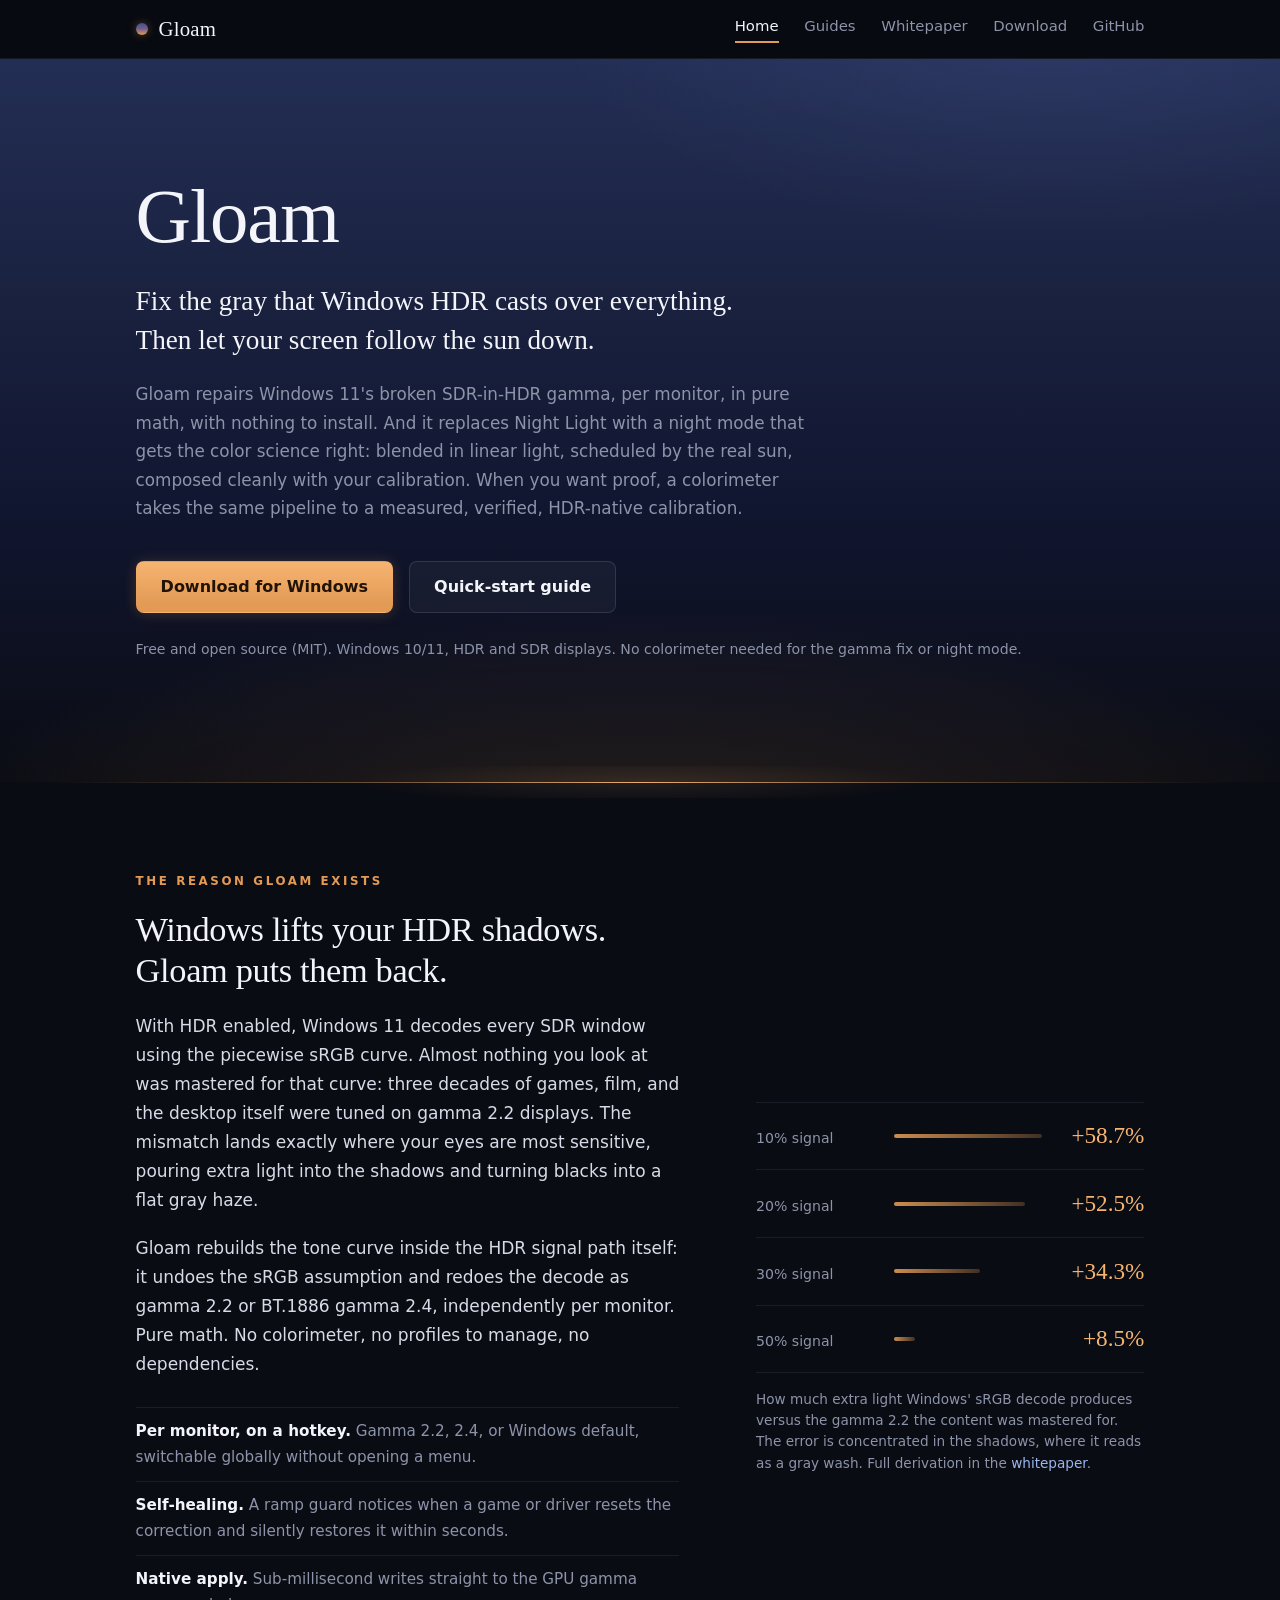
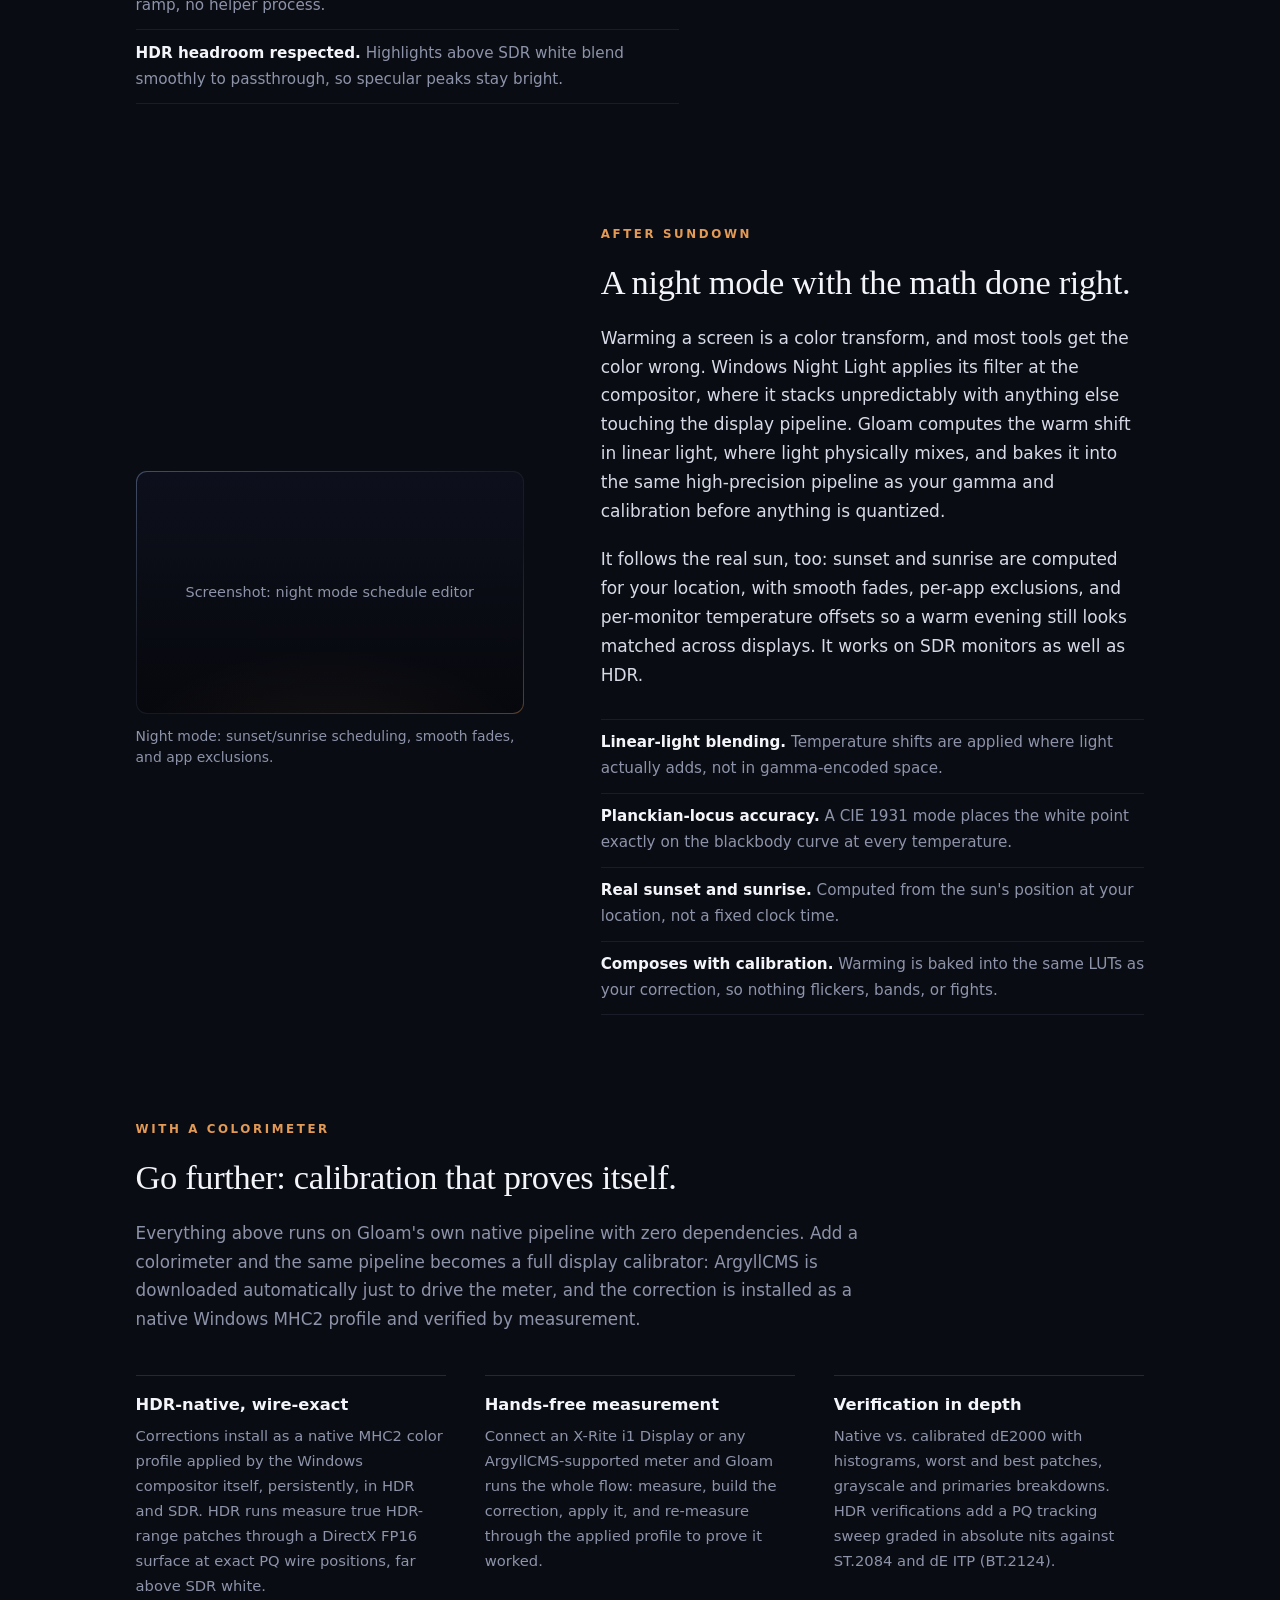
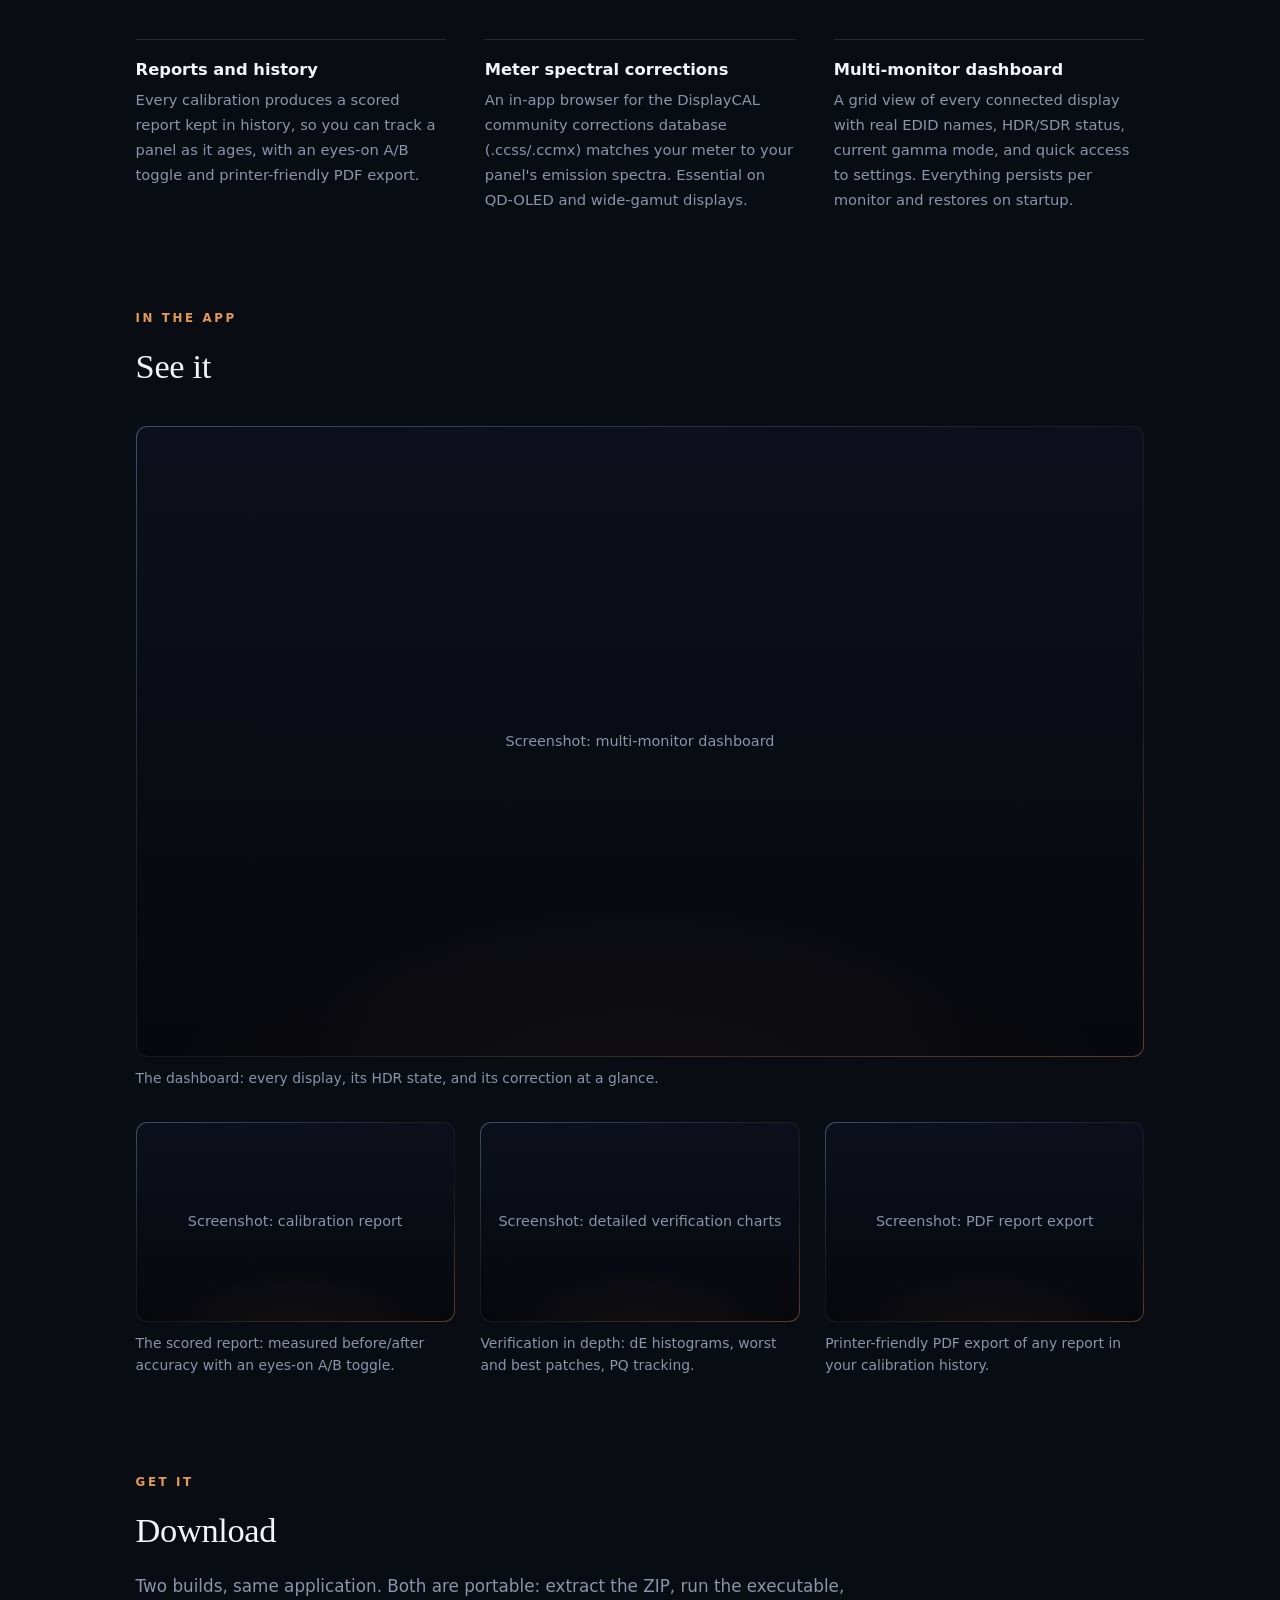
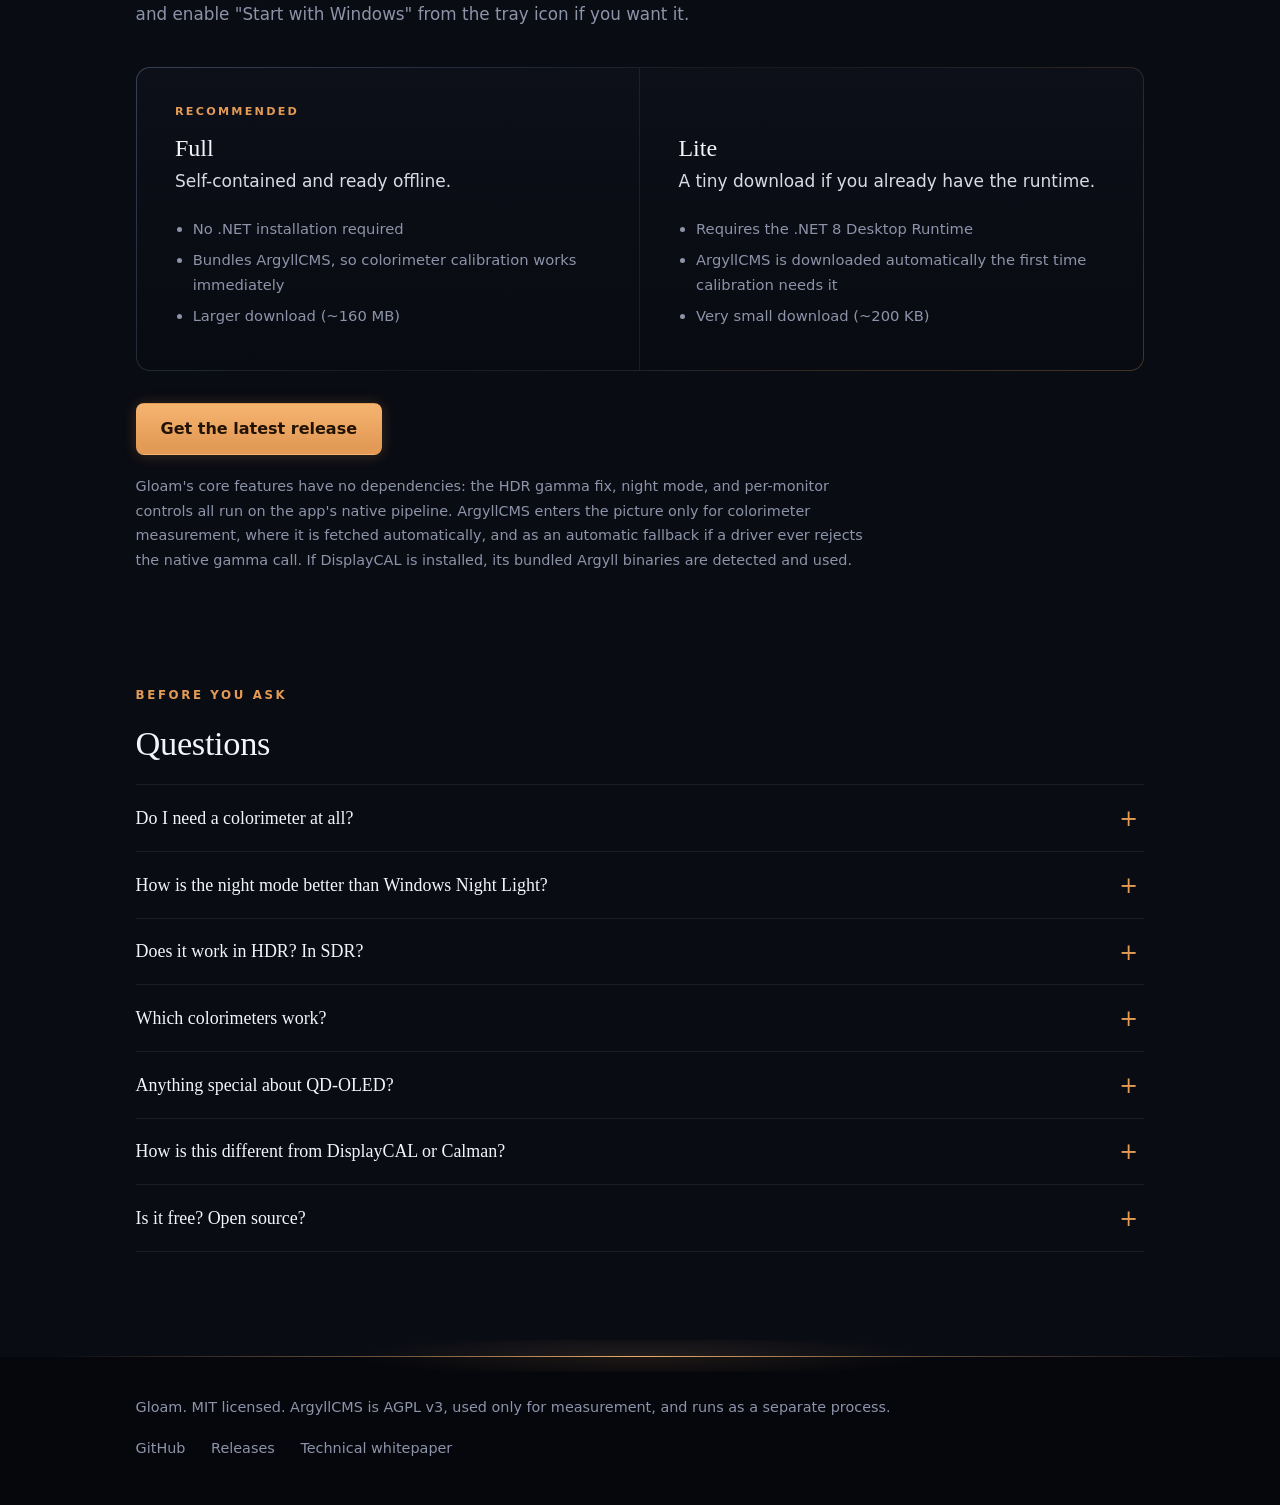
==== site/index.html @ 3cd08fbb "feat(site,tray): Editorial site redesign; startup and refresh tray items stay open Site rebuilt as a" ====
<!DOCTYPE html>
<html lang="en">
<head>
  <meta charset="UTF-8">
  <meta name="viewport" content="width=device-width, initial-scale=1.0">
  <title>Gloam - Fix Windows 11 HDR gamma, and a night mode done right</title>
  <meta name="description" content="Gloam fixes Windows 11's washed-out SDR-in-HDR gamma and replaces Night Light with a perceptually correct, sun-scheduled night mode. Native pipeline, no dependencies, with optional colorimeter calibration on top.">
  <link rel="stylesheet" href="style.css">
</head>
<body>

  <header class="site-header">
    <div class="wrap">
      <a class="brand" href="index.html"><span class="brand-dot" aria-hidden="true"></span>Gloam</a>
      <nav class="site-nav" aria-label="Site">
        <a href="index.html" aria-current="page">Home</a>
        <a href="guides.html">Guides</a>
        <a href="whitepaper.html">Whitepaper</a>
        <a href="index.html#download">Download</a>
        <a href="https://github.com/davidtorcivia/gloam">GitHub</a>
      </nav>
    </div>
  </header>

  <main>

    <!-- ============ Hero ============ -->
    <div class="hero">
      <div class="wrap">
        <h1>Gloam</h1>
        <p class="tagline">Fix the gray that Windows HDR casts over everything. Then let your screen follow the sun down.</p>
        <p class="sub">
          Gloam repairs Windows 11's broken SDR-in-HDR gamma, per monitor, in pure math, with
          nothing to install. And it replaces Night Light with a night mode that gets the color
          science right: blended in linear light, scheduled by the real sun, composed cleanly
          with your calibration. When you want proof, a colorimeter takes the same pipeline to a
          measured, verified, HDR-native calibration.
        </p>
        <div class="hero-actions">
          <a class="btn btn-primary" href="https://github.com/davidtorcivia/gloam/releases/latest">Download for Windows</a>
          <a class="btn btn-secondary" href="guides.html">Quick-start guide</a>
        </div>
        <p class="hero-meta">Free and open source (MIT). Windows 10/11, HDR and SDR displays. No colorimeter needed for the gamma fix or night mode.</p>
      </div>
    </div>

    <div class="horizon" aria-hidden="true"></div>

    <!-- ============ Hero feature 1: the HDR gamma fix ============ -->
    <section class="feature" id="hdr-fix">
      <div class="wrap">
        <div class="feature-copy">
          <span class="kicker">The reason Gloam exists</span>
          <h2>Windows lifts your HDR shadows. Gloam puts them back.</h2>
          <p>
            With HDR enabled, Windows 11 decodes every SDR window using the piecewise sRGB curve.
            Almost nothing you look at was mastered for that curve: three decades of games, film,
            and the desktop itself were tuned on gamma 2.2 displays. The mismatch lands exactly
            where your eyes are most sensitive, pouring extra light into the shadows and turning
            blacks into a flat gray haze.
          </p>
          <p>
            Gloam rebuilds the tone curve inside the HDR signal path itself: it undoes the sRGB
            assumption and redoes the decode as gamma 2.2 or BT.1886 gamma 2.4, independently per
            monitor. Pure math. No colorimeter, no profiles to manage, no dependencies.
          </p>
          <ul class="fact-list">
            <li><strong>Per monitor, on a hotkey.</strong> Gamma 2.2, 2.4, or Windows default, switchable globally without opening a menu.</li>
            <li><strong>Self-healing.</strong> A ramp guard notices when a game or driver resets the correction and silently restores it within seconds.</li>
            <li><strong>Native apply.</strong> Sub-millisecond writes straight to the GPU gamma ramp, no helper process.</li>
            <li><strong>HDR headroom respected.</strong> Highlights above SDR white blend smoothly to passthrough, so specular peaks stay bright.</li>
          </ul>
        </div>
        <div class="feature-visual">
          <figure class="curve-stats">
            <dl>
              <div class="stat-row">
                <dt>10% signal</dt>
                <span class="bar" style="--w: 100%" aria-hidden="true"></span>
                <dd>+58.7%</dd>
              </div>
              <div class="stat-row">
                <dt>20% signal</dt>
                <span class="bar" style="--w: 89%" aria-hidden="true"></span>
                <dd>+52.5%</dd>
              </div>
              <div class="stat-row">
                <dt>30% signal</dt>
                <span class="bar" style="--w: 58%" aria-hidden="true"></span>
                <dd>+34.3%</dd>
              </div>
              <div class="stat-row">
                <dt>50% signal</dt>
                <span class="bar" style="--w: 14%" aria-hidden="true"></span>
                <dd>+8.5%</dd>
              </div>
            </dl>
            <figcaption>
              How much extra light Windows' sRGB decode produces versus the gamma 2.2 the content
              was mastered for. The error is concentrated in the shadows, where it reads as a gray
              wash. Full derivation in the <a href="whitepaper.html#s2-4">whitepaper</a>.
            </figcaption>
          </figure>
        </div>
      </div>
    </section>

    <!-- ============ Hero feature 2: night mode ============ -->
    <section class="feature flip" id="night-mode">
      <div class="wrap">
        <div class="feature-copy">
          <span class="kicker">After sundown</span>
          <h2>A night mode with the math done right.</h2>
          <p>
            Warming a screen is a color transform, and most tools get the color wrong. Windows
            Night Light applies its filter at the compositor, where it stacks unpredictably with
            anything else touching the display pipeline. Gloam computes the warm shift in linear
            light, where light physically mixes, and bakes it into the same high-precision
            pipeline as your gamma and calibration before anything is quantized.
          </p>
          <p>
            It follows the real sun, too: sunset and sunrise are computed for your location, with
            smooth fades, per-app exclusions, and per-monitor temperature offsets so a warm
            evening still looks matched across displays. It works on SDR monitors as well as HDR.
          </p>
          <ul class="fact-list">
            <li><strong>Linear-light blending.</strong> Temperature shifts are applied where light actually adds, not in gamma-encoded space.</li>
            <li><strong>Planckian-locus accuracy.</strong> A CIE 1931 mode places the white point exactly on the blackbody curve at every temperature.</li>
            <li><strong>Real sunset and sunrise.</strong> Computed from the sun's position at your location, not a fixed clock time.</li>
            <li><strong>Composes with calibration.</strong> Warming is baked into the same LUTs as your correction, so nothing flickers, bands, or fights.</li>
          </ul>
        </div>
        <div class="feature-visual">
          <!-- TODO: Drop in screenshot of the night mode schedule editor
               (assets/screenshots/night-mode-schedule.png). Show the
               sunset/sunrise schedule, fade duration, and app exclusion list. -->
          <figure>
            <div class="frame">
              <div class="shot-placeholder" role="img" aria-label="Screenshot placeholder: the night mode schedule editor with sunset and sunrise times and app exclusions">
                Screenshot: night mode schedule editor
              </div>
            </div>
            <figcaption>Night mode: sunset/sunrise scheduling, smooth fades, and app exclusions.</figcaption>
          </figure>
        </div>
      </div>
    </section>

    <!-- ============ Secondary features: calibration and tooling ============ -->
    <section id="calibration">
      <div class="wrap">
        <span class="kicker">With a colorimeter</span>
        <h2 style="margin-top: 0;">Go further: calibration that proves itself.</h2>
        <p class="section-lede">
          Everything above runs on Gloam's own native pipeline with zero dependencies. Add a
          colorimeter and the same pipeline becomes a full display calibrator: ArgyllCMS is
          downloaded automatically just to drive the meter, and the correction is installed as a
          native Windows MHC2 profile and verified by measurement.
        </p>

        <div class="more-grid">
          <div class="more">
            <h3>HDR-native, wire-exact</h3>
            <p>Corrections install as a native MHC2 color profile applied by the Windows compositor
            itself, persistently, in HDR and SDR. HDR runs measure true HDR-range patches through a
            DirectX FP16 surface at exact PQ wire positions, far above SDR white.</p>
          </div>

          <div class="more">
            <h3>Hands-free measurement</h3>
            <p>Connect an X-Rite i1 Display or any ArgyllCMS-supported meter and Gloam runs the
            whole flow: measure, build the correction, apply it, and re-measure through the applied
            profile to prove it worked.</p>
          </div>

          <div class="more">
            <h3>Verification in depth</h3>
            <p>Native vs. calibrated dE2000 with histograms, worst and best patches, grayscale and
            primaries breakdowns. HDR verifications add a PQ tracking sweep graded in absolute nits
            against ST.2084 and dE ITP (BT.2124).</p>
          </div>

          <div class="more">
            <h3>Reports and history</h3>
            <p>Every calibration produces a scored report kept in history, so you can track a panel
            as it ages, with an eyes-on A/B toggle and printer-friendly PDF export.</p>
          </div>

          <div class="more">
            <h3>Meter spectral corrections</h3>
            <p>An in-app browser for the DisplayCAL community corrections database (.ccss/.ccmx)
            matches your meter to your panel's emission spectra. Essential on QD-OLED and
            wide-gamut displays.</p>
          </div>

          <div class="more">
            <h3>Multi-monitor dashboard</h3>
            <p>A grid view of every connected display with real EDID names, HDR/SDR status, current
            gamma mode, and quick access to settings. Everything persists per monitor and restores
            on startup.</p>
          </div>
        </div>
      </div>
    </section>

    <!-- ============ Screenshots ============ -->
    <section id="screenshots">
      <div class="wrap">
        <span class="kicker">In the app</span>
        <h2 style="margin-top: 0;">See it</h2>
        <div class="shots">

          <!-- TODO: Drop in screenshot of the multi-monitor dashboard
               (assets/screenshots/dashboard.png). Show 2+ monitors with real
               names, HDR/SDR badges, and gamma mode selectors visible. -->
          <figure class="shot-wide">
            <div class="frame">
              <div class="shot-placeholder" role="img" aria-label="Screenshot placeholder: the multi-monitor dashboard showing connected displays with HDR status and gamma controls">
                Screenshot: multi-monitor dashboard
              </div>
            </div>
            <figcaption>The dashboard: every display, its HDR state, and its correction at a glance.</figcaption>
          </figure>

          <!-- TODO: Drop in screenshot of a completed calibration report
               (assets/screenshots/calibration-report.png). Show the grade,
               before/after dE2000 numbers, and the A/B toggle button. -->
          <figure>
            <div class="frame">
              <div class="shot-placeholder" role="img" aria-label="Screenshot placeholder: a scored calibration report with before and after dE2000 accuracy and an A/B toggle">
                Screenshot: calibration report
              </div>
            </div>
            <figcaption>The scored report: measured before/after accuracy with an eyes-on A/B toggle.</figcaption>
          </figure>

          <!-- TODO: Drop in screenshot of the detailed verification view
               (assets/screenshots/verification-charts.png). Show dE histograms,
               worst/best patches, and the PQ tracking sweep chart if available. -->
          <figure>
            <div class="frame">
              <div class="shot-placeholder" role="img" aria-label="Screenshot placeholder: detailed verification charts with dE histograms and worst and best patches">
                Screenshot: detailed verification charts
              </div>
            </div>
            <figcaption>Verification in depth: dE histograms, worst and best patches, PQ tracking.</figcaption>
          </figure>

          <!-- TODO: Drop in screenshot or render of the exported PDF report
               (assets/screenshots/pdf-report.png). Show the printer-friendly
               layout, ideally the first page with the grade and summary table. -->
          <figure>
            <div class="frame">
              <div class="shot-placeholder" role="img" aria-label="Screenshot placeholder: the printer-friendly PDF calibration report export">
                Screenshot: PDF report export
              </div>
            </div>
            <figcaption>Printer-friendly PDF export of any report in your calibration history.</figcaption>
          </figure>

        </div>
      </div>
    </section>

    <!-- ============ Download ============ -->
    <section id="download">
      <div class="wrap">
        <span class="kicker">Get it</span>
        <h2 style="margin-top: 0;">Download</h2>
        <p class="section-lede">
          Two builds, same application. Both are portable: extract the ZIP, run the executable,
          and enable "Start with Windows" from the tray icon if you want it.
        </p>

        <div class="download-panel">
          <div class="download-inner">
            <div class="download-col">
              <span class="badge">Recommended</span>
              <h3>Full</h3>
              <p>Self-contained and ready offline.</p>
              <ul>
                <li>No .NET installation required</li>
                <li>Bundles ArgyllCMS, so colorimeter calibration works immediately</li>
                <li>Larger download (~160 MB)</li>
              </ul>
            </div>
            <div class="download-col">
              <span class="badge badge-space" aria-hidden="true">Lite</span>
              <h3>Lite</h3>
              <p>A tiny download if you already have the runtime.</p>
              <ul>
                <li>Requires the .NET 8 Desktop Runtime</li>
                <li>ArgyllCMS is downloaded automatically the first time calibration needs it</li>
                <li>Very small download (~200 KB)</li>
              </ul>
            </div>
          </div>
        </div>

        <p>
          <a class="btn btn-primary" href="https://github.com/davidtorcivia/gloam/releases/latest">Get the latest release</a>
        </p>
        <p class="download-note">
          Gloam's core features have no dependencies: the HDR gamma fix, night mode, and
          per-monitor controls all run on the app's native pipeline. ArgyllCMS enters the picture
          only for colorimeter measurement, where it is fetched automatically, and as an automatic
          fallback if a driver ever rejects the native gamma call. If DisplayCAL is installed, its
          bundled Argyll binaries are detected and used.
        </p>
      </div>
    </section>

    <!-- ============ FAQ ============ -->
    <section id="faq">
      <div class="wrap faq">
        <span class="kicker">Before you ask</span>
        <h2 style="margin-top: 0;">Questions</h2>

        <details>
          <summary>Do I need a colorimeter at all?</summary>
          <div class="faq-body">
            <p>No. The core feature that brought most users here, fixing Windows 11's washed-out
            SDR-in-HDR shadows with proper gamma 2.2/2.4 decoding, is pure math and needs no
            hardware. Night mode, per-monitor white point trims, and the dashboard all work without
            a meter. A colorimeter is only required for measurement-based calibration and
            verification.</p>
          </div>
        </details>

        <details>
          <summary>How is the night mode better than Windows Night Light?</summary>
          <div class="faq-body">
            <p>Three ways. First, the color math: Gloam blends color temperature in linear light,
            where light physically mixes, and its accurate CIE 1931 mode keeps the white point
            exactly on the Planckian locus as the screen warms. Night Light is a compositor-level
            filter with none of that discipline.</p>
            <p>Second, composition: Night Light fights external gamma corrections for control of
            the pipeline. Gloam bakes the warm shift into the same high-precision LUTs as your
            gamma preference and calibration before quantization, so the result is band-free and
            conflict-free.</p>
            <p>Third, scheduling: sunset and sunrise are computed from the sun's actual position at
            your location, with configurable fades, per-app exclusions, and per-monitor temperature
            offsets. Disable Night Light, let Gloam own the pipeline, and the war is over.</p>
          </div>
        </details>

        <details>
          <summary>Does it work in HDR? In SDR?</summary>
          <div class="faq-body">
            <p>Both. HDR is the reason Gloam exists: the gamma fix operates inside the HDR signal
            path, and colorimeter corrections install as a native MHC2 profile that the Windows
            compositor applies persistently, including with HDR enabled. HDR calibrations measure
            true HDR-range patches at exact PQ wire positions instead of guessing how Windows maps
            SDR content onto the wire.</p>
            <p>SDR displays are fully supported as well, including gamma control, night mode, and
            full colorimeter calibration.</p>
          </div>
        </details>

        <details>
          <summary>Which colorimeters work?</summary>
          <div class="faq-body">
            <p>Any meter supported by ArgyllCMS, which Gloam downloads automatically and runs as a
            separate process for the measurement step. The X-Rite i1 Display family (i1 Display
            Pro, i1 Display Studio, and the Calibrite successors) is the well-trodden path.
            Spectrophotometers supported by Argyll work too.</p>
            <p>Whatever the meter, use a spectral correction matched to your panel type. Gloam's
            built-in browser searches the DisplayCAL community corrections database and downloads
            .ccss/.ccmx files directly. On QD-OLED and wide-gamut panels this is not optional:
            generic corrections can misplace the white point by several dE.</p>
          </div>
        </details>

        <details>
          <summary>Anything special about QD-OLED?</summary>
          <div class="faq-body">
            <p>Two things. First, QD-OLED emission spectra are a pathological case for generic
            colorimeter corrections; use a QD-OLED .ccss from the in-app corrections browser or
            your readings will faithfully reproduce your meter's misplaced D65.</p>
            <p>Second, if your panel already measures close to target natively (many QD-OLEDs do),
            prefer the white-point-only correction mode, which Gloam auto-suggests for OLED. Full
            gamut correction cannot improve what is already inside measurement noise, and
            verification will reliably come back worse if you try. Warm the panel up before
            measuring.</p>
          </div>
        </details>

        <details>
          <summary>How is this different from DisplayCAL or Calman?</summary>
          <div class="faq-body">
            <p>Honestly: for SDR desktop calibration, DisplayCAL is mature, excellent, and more
            configurable, and Calman is the professional standard for TV and mastering workflows.
            If that is your use case, use them.</p>
            <p>Gloam's differentiator is the HDR-native pipeline on Windows 11. Traditional tools
            apply corrections through the GPU gamma ramp (VCGT) and ICC profiles that the Windows
            Advanced Color compositor largely ignores or resets when HDR is on. Gloam builds a
            properly domain-wrapped MHC2 matrix plus PQ-domain tone LUTs, installs them through the
            Advanced Color association the HDR pipeline actually reads, and verifies the result by
            measuring through the applied profile, including a PQ tracking sweep in absolute nits.
            It also stays resident to keep gamma preference, night mode, and the calibration
            composing cleanly instead of fighting each other.</p>
          </div>
        </details>

        <details>
          <summary>Is it free? Open source?</summary>
          <div class="faq-body">
            <p>Yes and yes. Gloam is MIT licensed and the source is on
            <a href="https://github.com/davidtorcivia/gloam">GitHub</a>. ArgyllCMS, which Gloam
            invokes as a separate process for measurement, is AGPL v3; Gloam does not link
            against it.</p>
          </div>
        </details>

      </div>
    </section>

  </main>

  <div class="horizon" aria-hidden="true"></div>

  <footer class="site-footer">
    <div class="wrap">
      <span>Gloam. MIT licensed. ArgyllCMS is AGPL v3, used only for measurement, and runs as a separate process.</span>
      <span class="footer-links">
        <a href="https://github.com/davidtorcivia/gloam">GitHub</a>
        <a href="https://github.com/davidtorcivia/gloam/releases/latest">Releases</a>
        <a href="whitepaper.html">Technical whitepaper</a>
      </span>
    </div>
  </footer>

</body>
</html>
---- site/style.css ----
/* Gloam site stylesheet
   Twilight editorial design. No frameworks, no build step, no external fonts.

   Identity:
     - One gradient sky moment (the hero), echoed by thin amber "horizon"
       hairlines elsewhere. Everything else is deep, quiet near-black.
     - Display type is a characterful system serif (Palatino / Iowan Old
       Style / Georgia); body is the system sans.
     - No left-border accent stripes anywhere. Callouts use top/bottom
       hairline rules with a small-caps label instead.

   Palette:
     deep ground   #0a0c13  (near-black, blue cast)
     deeper        #06070c
     dusk sky      #232e55 -> #10152a  (hero gradient only)
     text          #d8dbe7 / bright #f4f5fa / muted #8d93a9
     dusk link     #9db7ee
     horizon amber #e29a55 / #f6b471
*/

:root {
  --bg: #0a0c13;
  --bg-deep: #06070c;
  --bg-raised: #10121c;
  --hairline: rgba(160, 172, 210, 0.18);
  --hairline-soft: rgba(160, 172, 210, 0.10);
  --text: #d8dbe7;
  --text-bright: #f4f5fa;
  --text-muted: #8d93a9;
  --link: #9db7ee;
  --link-bright: #c4d4f6;
  --amber: #e29a55;
  --amber-bright: #f6b471;
  --serif: "Iowan Old Style", "Palatino Linotype", Palatino, Georgia, "Times New Roman", serif;
  --sans: "Segoe UI Variable Text", "Segoe UI", system-ui, -apple-system, "Helvetica Neue", Arial, sans-serif;
  --mono: ui-monospace, "Cascadia Code", Consolas, "SF Mono", Menlo, monospace;
  --radius: 10px;
  --content-width: 1060px;
  --narrow-width: 720px;
}

* { box-sizing: border-box; }

html {
  scroll-behavior: smooth;
  scroll-padding-top: 4.5rem;
}

body {
  margin: 0;
  background: var(--bg);
  color: var(--text);
  font-family: var(--sans);
  font-size: 1.0625rem;
  line-height: 1.7;
  -webkit-font-smoothing: antialiased;
  text-rendering: optimizeLegibility;
}

::selection {
  background: rgba(226, 154, 85, 0.28);
  color: var(--text-bright);
}

:focus-visible {
  outline: 2px solid var(--amber);
  outline-offset: 2px;
  border-radius: 2px;
}

/* ---------- Typography ---------- */

h1, h2, h3, h4 {
  color: var(--text-bright);
  line-height: 1.2;
  margin: 2.4em 0 0.6em;
}

h1, h2 {
  font-family: var(--serif);
  font-weight: 500;
  letter-spacing: -0.01em;
}

h1 { font-size: 2.6rem; margin-top: 0; }
h2 { font-size: clamp(1.65rem, 3.2vw, 2.15rem); }
h3 { font-size: 1.18rem; font-weight: 650; }
h4 { font-size: 1.02rem; font-weight: 650; }

p { margin: 0 0 1.15em; }

a {
  color: var(--link);
  text-decoration: none;
}

a:hover,
a:focus-visible {
  color: var(--link-bright);
  text-decoration: underline;
  text-underline-offset: 3px;
  text-decoration-thickness: 1px;
}

strong { color: var(--text-bright); font-weight: 650; }

ul, ol { padding-left: 1.4em; }
li { margin-bottom: 0.4em; }

hr {
  border: none;
  border-top: 1px solid var(--hairline-soft);
  margin: 3rem 0;
}

.kicker {
  display: block;
  font-family: var(--sans);
  font-size: 0.74rem;
  font-weight: 650;
  letter-spacing: 0.22em;
  text-transform: uppercase;
  color: var(--amber);
  margin-bottom: 1.1rem;
}

code {
  font-family: var(--mono);
  font-size: 0.86em;
  background: var(--bg-raised);
  border: 1px solid var(--hairline-soft);
  border-radius: 4px;
  padding: 0.1em 0.35em;
  color: var(--text-bright);
}

pre {
  background: var(--bg-deep);
  border: 1px solid var(--hairline-soft);
  border-radius: var(--radius);
  padding: 1.1rem 1.3rem;
  overflow-x: auto;
  line-height: 1.55;
  margin: 1.6em 0;
}

pre code {
  background: none;
  border: none;
  padding: 0;
  font-size: 0.85rem;
  color: var(--text);
}

kbd {
  font-family: var(--mono);
  font-size: 0.82em;
  background: var(--bg-deep);
  border: 1px solid var(--hairline);
  border-bottom-width: 2px;
  border-radius: 4px;
  padding: 0.1em 0.45em;
  color: var(--text-bright);
  white-space: nowrap;
}

/* Quiet editorial tables: horizontal hairlines only, no fills, no grids. */
table {
  border-collapse: collapse;
  margin: 1.8em 0;
  font-size: 0.94rem;
  font-variant-numeric: tabular-nums;
}

th {
  font-family: var(--sans);
  font-size: 0.72rem;
  font-weight: 650;
  letter-spacing: 0.14em;
  text-transform: uppercase;
  color: var(--text-muted);
  text-align: left;
  padding: 0.5em 2em 0.5em 0;
  border-bottom: 1px solid var(--hairline);
}

td {
  padding: 0.55em 2em 0.55em 0;
  border-bottom: 1px solid var(--hairline-soft);
  text-align: left;
}

th:last-child, td:last-child { padding-right: 0; }

/* Epigraph / quotations: centered serif italic, no border, no fill. */
blockquote {
  margin: 3rem auto;
  max-width: 32em;
  padding: 0;
  border: none;
  text-align: center;
  font-family: var(--serif);
  font-style: italic;
  font-size: 1.18rem;
  line-height: 1.65;
  color: var(--text-muted);
}

/* ---------- Layout ---------- */

.wrap {
  max-width: var(--content-width);
  margin: 0 auto;
  padding: 0 1.6rem;
}

.wrap-narrow {
  max-width: var(--narrow-width);
  margin: 0 auto;
  padding: 0 1.6rem;
}

main { padding-bottom: 5rem; }

section { padding: 4.5rem 0 1.5rem; }

.section-lede {
  color: var(--text-muted);
  font-size: 1.05rem;
  max-width: 44em;
  margin-top: 0;
}

/* The horizon motif: a thin amber line glowing at its center,
   used once under the hero and once above the footer. */
.horizon {
  position: relative;
  height: 1px;
  background: linear-gradient(90deg,
    transparent 4%,
    rgba(246, 180, 113, 0.45) 32%,
    rgba(246, 180, 113, 0.95) 50%,
    rgba(246, 180, 113, 0.45) 68%,
    transparent 96%);
}

.horizon::after {
  content: "";
  position: absolute;
  left: 18%;
  right: 18%;
  top: -16px;
  height: 32px;
  background: radial-gradient(50% 100% at 50% 50%, rgba(246, 180, 113, 0.10), transparent 70%);
  pointer-events: none;
}

/* ---------- Header / nav ---------- */

.site-header {
  position: sticky;
  top: 0;
  z-index: 10;
  background: rgba(8, 10, 17, 0.82);
  backdrop-filter: blur(10px);
  border-bottom: 1px solid var(--hairline-soft);
}

.site-header .wrap {
  display: flex;
  align-items: center;
  justify-content: space-between;
  gap: 1rem;
  height: 3.6rem;
}

.brand {
  font-family: var(--serif);
  font-size: 1.3rem;
  font-weight: 500;
  letter-spacing: 0.01em;
  color: var(--text-bright);
  display: inline-flex;
  align-items: center;
}

.brand:hover { text-decoration: none; color: var(--text-bright); }

/* A small setting sun: dusk blue above, amber below. */
.brand .brand-dot {
  display: inline-block;
  width: 0.6em;
  height: 0.6em;
  margin-right: 0.5em;
  border-radius: 50%;
  background: linear-gradient(180deg, #41538f 0%, #6d5c8e 45%, #e29a55 100%);
  box-shadow: 0 0 10px rgba(226, 154, 85, 0.35);
}

.site-nav {
  display: flex;
  gap: 1.6rem;
  font-size: 0.93rem;
}

.site-nav a { color: var(--text-muted); }

.site-nav a:hover {
  color: var(--text-bright);
  text-decoration: none;
}

.site-nav a[aria-current="page"] {
  color: var(--text-bright);
  border-bottom: 2px solid var(--amber);
  padding-bottom: 2px;
}

/* ---------- Hero: the one gradient sky moment ---------- */

.hero {
  position: relative;
  padding: 7rem 0 6.5rem;
  background:
    radial-gradient(110% 75% at 50% 118%, rgba(226, 154, 85, 0.17), transparent 56%),
    radial-gradient(60% 50% at 82% -8%, rgba(125, 150, 230, 0.12), transparent 65%),
    linear-gradient(180deg, #232e55 0%, #1a2240 32%, #111630 62%, #0a0c13 100%);
}

.hero h1 {
  font-size: clamp(3.2rem, 8vw, 4.8rem);
  font-weight: 500;
  letter-spacing: -0.015em;
  margin-bottom: 1.2rem;
}

.hero .tagline {
  font-family: var(--serif);
  font-size: clamp(1.3rem, 3vw, 1.7rem);
  line-height: 1.45;
  color: var(--text-bright);
  max-width: 24em;
  margin-bottom: 1.2rem;
}

.hero .sub {
  color: var(--text-muted);
  font-size: 1.05rem;
  max-width: 41em;
  margin-bottom: 2.4rem;
}

.hero-actions {
  display: flex;
  flex-wrap: wrap;
  gap: 1rem;
  align-items: center;
}

.hero-meta {
  margin-top: 1.6rem;
  font-size: 0.88rem;
  color: var(--text-muted);
}

/* ---------- Buttons ---------- */

.btn {
  display: inline-block;
  padding: 0.7rem 1.5rem;
  border-radius: 8px;
  font-weight: 650;
  font-size: 1rem;
  border: 1px solid transparent;
  cursor: pointer;
}

.btn:hover { text-decoration: none; }

.btn-primary {
  background: linear-gradient(180deg, var(--amber-bright), var(--amber) 85%);
  color: #221306;
  box-shadow: 0 1px 14px rgba(226, 154, 85, 0.22);
}

.btn-primary:hover {
  background: linear-gradient(180deg, #ffc384, #eda763 85%);
  color: #221306;
}

.btn-secondary {
  background: rgba(244, 245, 250, 0.04);
  color: var(--text-bright);
  border-color: var(--hairline);
}

.btn-secondary:hover {
  border-color: var(--text-muted);
  color: var(--text-bright);
}

/* ---------- Hero features: alternating asymmetric sections ---------- */

.feature { padding: 5.5rem 0 2rem; }

.feature .wrap {
  display: grid;
  grid-template-columns: minmax(0, 7fr) minmax(0, 5fr);
  gap: clamp(2.5rem, 6vw, 5.5rem);
  align-items: center;
}

.feature.flip .wrap {
  grid-template-columns: minmax(0, 5fr) minmax(0, 7fr);
}

.feature.flip .feature-copy { order: 2; }
.feature.flip .feature-visual { order: 1; }

.feature h2 { margin-top: 0; }

.feature .feature-copy p { color: var(--text); }

.fact-list {
  list-style: none;
  padding: 0;
  margin: 1.8rem 0 0;
  font-size: 0.95rem;
}

.fact-list li {
  margin: 0;
  padding: 0.7em 0;
  border-top: 1px solid var(--hairline-soft);
  color: var(--text-muted);
}

.fact-list li:last-child { border-bottom: 1px solid var(--hairline-soft); }

.fact-list strong { color: var(--text-bright); }

/* The shadow-error stat block (feature 1 visual). */
.curve-stats {
  margin: 0;
  padding: 0;
}

.curve-stats dl { margin: 0; }

.curve-stats .stat-row {
  display: grid;
  grid-template-columns: 7em 1fr auto;
  align-items: baseline;
  gap: 1.2rem;
  padding: 0.85rem 0;
  border-top: 1px solid var(--hairline-soft);
}

.curve-stats .stat-row:last-of-type { border-bottom: 1px solid var(--hairline-soft); }

.curve-stats dt {
  font-size: 0.88rem;
  color: var(--text-muted);
  font-variant-numeric: tabular-nums;
}

.curve-stats .bar {
  display: block;
  height: 4px;
  width: var(--w, 50%);
  border-radius: 2px;
  background: linear-gradient(90deg, rgba(226, 154, 85, 0.9), rgba(226, 154, 85, 0.25));
  align-self: center;
}

.curve-stats dd {
  margin: 0;
  font-family: var(--serif);
  font-size: 1.45rem;
  color: var(--amber-bright);
  font-variant-numeric: tabular-nums;
  text-align: right;
  min-width: 3.6em;
}

.curve-stats figcaption {
  margin-top: 1rem;
  font-size: 0.85rem;
  color: var(--text-muted);
  line-height: 1.55;
}

/* ---------- Secondary features: compact borderless grid ---------- */

.more-grid {
  display: grid;
  grid-template-columns: repeat(3, 1fr);
  gap: 2.6rem 2.4rem;
  margin-top: 2.6rem;
}

.more {
  border-top: 1px solid var(--hairline);
  padding-top: 1.2rem;
}

.more h3 {
  margin: 0 0 0.5rem;
  font-size: 1.02rem;
}

.more p {
  margin: 0;
  font-size: 0.92rem;
  color: var(--text-muted);
}

/* ---------- Screenshot figures: gradient hairline frames ---------- */

.shots {
  display: grid;
  grid-template-columns: repeat(3, 1fr);
  gap: 2rem 1.6rem;
  margin-top: 2.4rem;
}

.shots figure, .feature-visual figure { margin: 0; }

.shots .shot-wide { grid-column: 1 / -1; }

.frame {
  padding: 1px;
  border-radius: calc(var(--radius) + 1px);
  background: linear-gradient(155deg,
    rgba(157, 183, 238, 0.38),
    rgba(160, 172, 210, 0.10) 42%,
    rgba(160, 172, 210, 0.08) 60%,
    rgba(226, 154, 85, 0.36));
}

.frame img {
  display: block;
  width: 100%;
  border-radius: var(--radius);
}

.shot-placeholder {
  aspect-ratio: 16 / 10;
  border-radius: var(--radius);
  background:
    radial-gradient(85% 70% at 50% 115%, rgba(226, 154, 85, 0.06), transparent 60%),
    linear-gradient(180deg, #0d101c, #07080d);
  display: flex;
  align-items: center;
  justify-content: center;
  color: var(--text-muted);
  font-size: 0.9rem;
  text-align: center;
  padding: 1rem;
}

figcaption {
  margin-top: 0.7rem;
  font-size: 0.87rem;
  color: var(--text-muted);
  line-height: 1.55;
}

/* ---------- Download: one framed panel, two columns ---------- */

.download-panel {
  padding: 1px;
  border-radius: calc(var(--radius) + 4px);
  background: linear-gradient(140deg,
    rgba(157, 183, 238, 0.30),
    rgba(160, 172, 210, 0.08) 45%,
    rgba(226, 154, 85, 0.28));
  margin: 2.4rem 0 2rem;
}

.download-inner {
  background: linear-gradient(180deg, #0d0f19, #090b12);
  border-radius: calc(var(--radius) + 3px);
  display: grid;
  grid-template-columns: 1fr 1fr;
}

.download-col { padding: 2.1rem 2.4rem 2.3rem; }

.download-col:first-child { border-right: 1px solid var(--hairline-soft); }

.download-col h3 {
  font-family: var(--serif);
  font-size: 1.5rem;
  font-weight: 500;
  margin: 0 0 0.3rem;
}

.download-col .badge {
  display: block;
  font-size: 0.7rem;
  font-weight: 650;
  letter-spacing: 0.2em;
  text-transform: uppercase;
  color: var(--amber);
  margin-bottom: 0.8rem;
}

.download-col .badge-space { visibility: hidden; }

.download-col ul {
  font-size: 0.92rem;
  color: var(--text-muted);
  margin: 0.8rem 0 0;
  padding-left: 1.2em;
}

.download-note {
  font-size: 0.9rem;
  color: var(--text-muted);
  max-width: 52em;
}

/* ---------- FAQ: hairline-separated disclosure list ---------- */

.faq details {
  border-top: 1px solid var(--hairline-soft);
  margin: 0;
  padding: 0;
}

.faq details:last-of-type { border-bottom: 1px solid var(--hairline-soft); }

.faq summary {
  cursor: pointer;
  font-family: var(--serif);
  font-size: 1.12rem;
  color: var(--text-bright);
  padding: 1.1rem 2.6rem 1.1rem 0;
  list-style: none;
  position: relative;
}

.faq summary::-webkit-details-marker { display: none; }

.faq summary::after {
  content: "+";
  position: absolute;
  right: 0.4rem;
  top: 50%;
  transform: translateY(-50%);
  color: var(--amber);
  font-family: var(--sans);
  font-weight: 300;
  font-size: 1.4rem;
}

.faq details[open] summary::after { content: "\2212"; }

.faq .faq-body {
  padding: 0 0 1.4rem;
  color: var(--text-muted);
  font-size: 0.97rem;
  max-width: 60em;
}

.faq .faq-body p:last-child { margin-bottom: 0; }

/* ---------- Guides: editorial numbered steps ---------- */

.page-head {
  padding-top: 5rem;
  background: linear-gradient(180deg, rgba(35, 46, 85, 0.55) 0%, rgba(26, 34, 64, 0.25) 50%, transparent 100%);
}

.page-head h1 {
  font-size: clamp(2.4rem, 6vw, 3.2rem);
}

.steps {
  counter-reset: step;
  list-style: none;
  padding-left: 0;
  margin: 2.4rem 0;
}

.steps > li {
  counter-increment: step;
  position: relative;
  padding: 0 0 2.8rem 3.8rem;
  margin: 0;
}

.steps > li:last-child { padding-bottom: 0.5rem; }

.steps > li::before {
  content: counter(step);
  position: absolute;
  left: 0;
  top: -0.55rem;
  font-family: var(--serif);
  font-size: 2.5rem;
  font-weight: 400;
  line-height: 1.4;
  color: var(--amber);
  min-width: 1.2em;
}

.steps h3 {
  margin: 0 0 0.5rem;
  font-size: 1.15rem;
}

.steps p, .steps ul {
  font-size: 0.97rem;
  color: var(--text-muted);
}

/* Callout replacement: small-caps label between hairline rules.
   Deliberately not a panel, not a stripe. */
.note {
  margin: 3rem 0;
  padding: 1.3rem 0 1.4rem;
  border-top: 1px solid var(--hairline);
  border-bottom: 1px solid var(--hairline);
  font-size: 0.97rem;
}

.note .note-label {
  display: block;
  font-size: 0.72rem;
  font-weight: 650;
  letter-spacing: 0.22em;
  text-transform: uppercase;
  color: var(--amber);
  margin-bottom: 0.55rem;
}

.note p { margin: 0; color: var(--text); }

/* ---------- Whitepaper ---------- */

.whitepaper {
  max-width: var(--narrow-width);
  margin: 0 auto;
  padding: 0 1.6rem;
}

.paper-main {
  background: linear-gradient(180deg, rgba(35, 46, 85, 0.5) 0%, rgba(26, 34, 64, 0.22) 360px, transparent 620px);
}

.whitepaper > section:first-child { padding-top: 5.5rem; }

.whitepaper h1 {
  font-size: clamp(2.3rem, 5.5vw, 3rem);
  line-height: 1.15;
}

.whitepaper h2 {
  font-size: 1.7rem;
  margin-top: 3.4em;
}

/* A short fading rule above each section heading: the horizon, in miniature. */
.whitepaper section > h2::before {
  content: "";
  display: block;
  width: 3.5rem;
  height: 1px;
  margin-bottom: 1.4rem;
  background: linear-gradient(90deg, var(--amber), transparent);
}

.whitepaper h3 {
  font-family: var(--serif);
  font-weight: 500;
  font-size: 1.32rem;
  margin-top: 2.6em;
}

.whitepaper h4 {
  margin-top: 2.2em;
}

.whitepaper p { line-height: 1.75; }

.paper-meta {
  color: var(--text-muted);
  font-size: 0.92rem;
  margin-bottom: 2rem;
}

/* Table of contents: hairline rules, two columns, no box. */
.toc {
  margin: 3rem 0 1rem;
  padding: 1.5rem 0 1.3rem;
  border-top: 1px solid var(--hairline);
  border-bottom: 1px solid var(--hairline);
}

.toc h2 {
  margin: 0 0 1rem;
  font-family: var(--sans);
  font-size: 0.74rem;
  font-weight: 650;
  letter-spacing: 0.22em;
  text-transform: uppercase;
  color: var(--amber);
}

.toc h2::before { display: none !important; }

.toc ol {
  margin: 0;
  padding-left: 1.4em;
  font-size: 0.95rem;
  columns: 2;
  column-gap: 3rem;
}

.toc li { margin-bottom: 0.35em; break-inside: avoid; }

/* Mathematics: clean, centered, serif. No boxes, no fills, no borders. */
.math {
  margin: 2.4rem auto;
  padding: 0.2rem 0.5rem;
  text-align: center;
  font-family: var(--serif);
  font-size: 1.16rem;
  line-height: 1.95;
  color: var(--text-bright);
  overflow-x: auto;
}

.math var, .whitepaper var {
  font-style: italic;
  font-family: var(--serif);
}

.math sub, .math sup { line-height: 0; }

/* Piecewise cases: a real stretched brace glyph, not a border. */
.math .cases {
  display: inline-block;
  text-align: left;
  position: relative;
  padding-left: 1.4em;
  margin: 0.2em 0;
  vertical-align: middle;
  line-height: 1.9;
}

.math .cases::before {
  content: "{";
  position: absolute;
  left: 0;
  top: 50%;
  transform: translateY(-50%) scale(0.8, 3.1);
  transform-origin: center;
  font-family: var(--serif);
  font-weight: 300;
  color: var(--text-muted);
}

.math .cases-3::before {
  transform: translateY(-50%) scale(0.8, 4.6);
}

.math .cases > span {
  display: block;
  padding: 0.05em 0;
}

/* Whitepaper tables sit centered with breathing room. */
.whitepaper table {
  margin: 2rem auto;
  min-width: 70%;
  width: auto;
}

.refs {
  font-size: 0.9rem;
  color: var(--text-muted);
}

.refs li { margin-bottom: 0.7em; }

sup.fn { font-size: 0.7em; }

.back-to-top {
  position: fixed;
  right: 1.4rem;
  bottom: 1.4rem;
  background: rgba(13, 15, 25, 0.92);
  border: 1px solid var(--hairline);
  border-radius: 8px;
  color: var(--text-muted);
  font-family: var(--sans);
  padding: 0.45rem 0.85rem;
  font-size: 0.85rem;
  cursor: pointer;
  opacity: 0;
  pointer-events: none;
  transition: opacity 0.25s ease;
}

.back-to-top.visible {
  opacity: 1;
  pointer-events: auto;
}

.back-to-top:hover {
  color: var(--text-bright);
  border-color: var(--text-muted);
}

/* ---------- Footer ---------- */

.site-footer {
  padding: 2.4rem 0 2.8rem;
  font-size: 0.9rem;
  color: var(--text-muted);
  background: var(--bg-deep);
}

.site-footer .wrap {
  display: flex;
  flex-wrap: wrap;
  gap: 1rem 2.5rem;
  justify-content: space-between;
  align-items: baseline;
}

.site-footer a { color: var(--text-muted); }
.site-footer a:hover { color: var(--text-bright); }

.footer-links {
  display: flex;
  gap: 1.6rem;
}

/* ---------- Responsive ---------- */

@media (max-width: 880px) {
  .feature .wrap,
  .feature.flip .wrap {
    grid-template-columns: 1fr;
    gap: 2.4rem;
  }

  .feature.flip .feature-copy { order: 1; }
  .feature.flip .feature-visual { order: 2; }

  .more-grid { grid-template-columns: 1fr 1fr; }

  .shots { grid-template-columns: 1fr 1fr; }

  .download-inner { grid-template-columns: 1fr; }

  .download-col:first-child {
    border-right: none;
    border-bottom: 1px solid var(--hairline-soft);
  }
}

@media (max-width: 640px) {
  body { font-size: 1rem; }

  .site-header .wrap {
    flex-direction: column;
    height: auto;
    padding-top: 0.7rem;
    padding-bottom: 0.7rem;
    gap: 0.4rem;
  }

  html { scroll-padding-top: 6.5rem; }

  .site-nav { gap: 1.1rem; flex-wrap: wrap; justify-content: center; }

  .hero { padding: 4.5rem 0 4rem; }

  .more-grid { grid-template-columns: 1fr; gap: 2rem; }

  .shots { grid-template-columns: 1fr; }

  .toc ol { columns: 1; }

  .steps > li { padding-left: 3rem; }

  .steps > li::before { font-size: 2rem; top: -0.35rem; }

  table { display: block; overflow-x: auto; }

  .whitepaper table { min-width: 0; }
}

@media print {
  .site-header, .site-footer, .back-to-top, .horizon { display: none; }
  body { background: #ffffff; color: #111111; }
  h1, h2, h3, h4, strong, .math, summary { color: #000000; }
  a { color: #0a4f8a; }
  .hero, .page-head, .paper-main { background: none; }
}
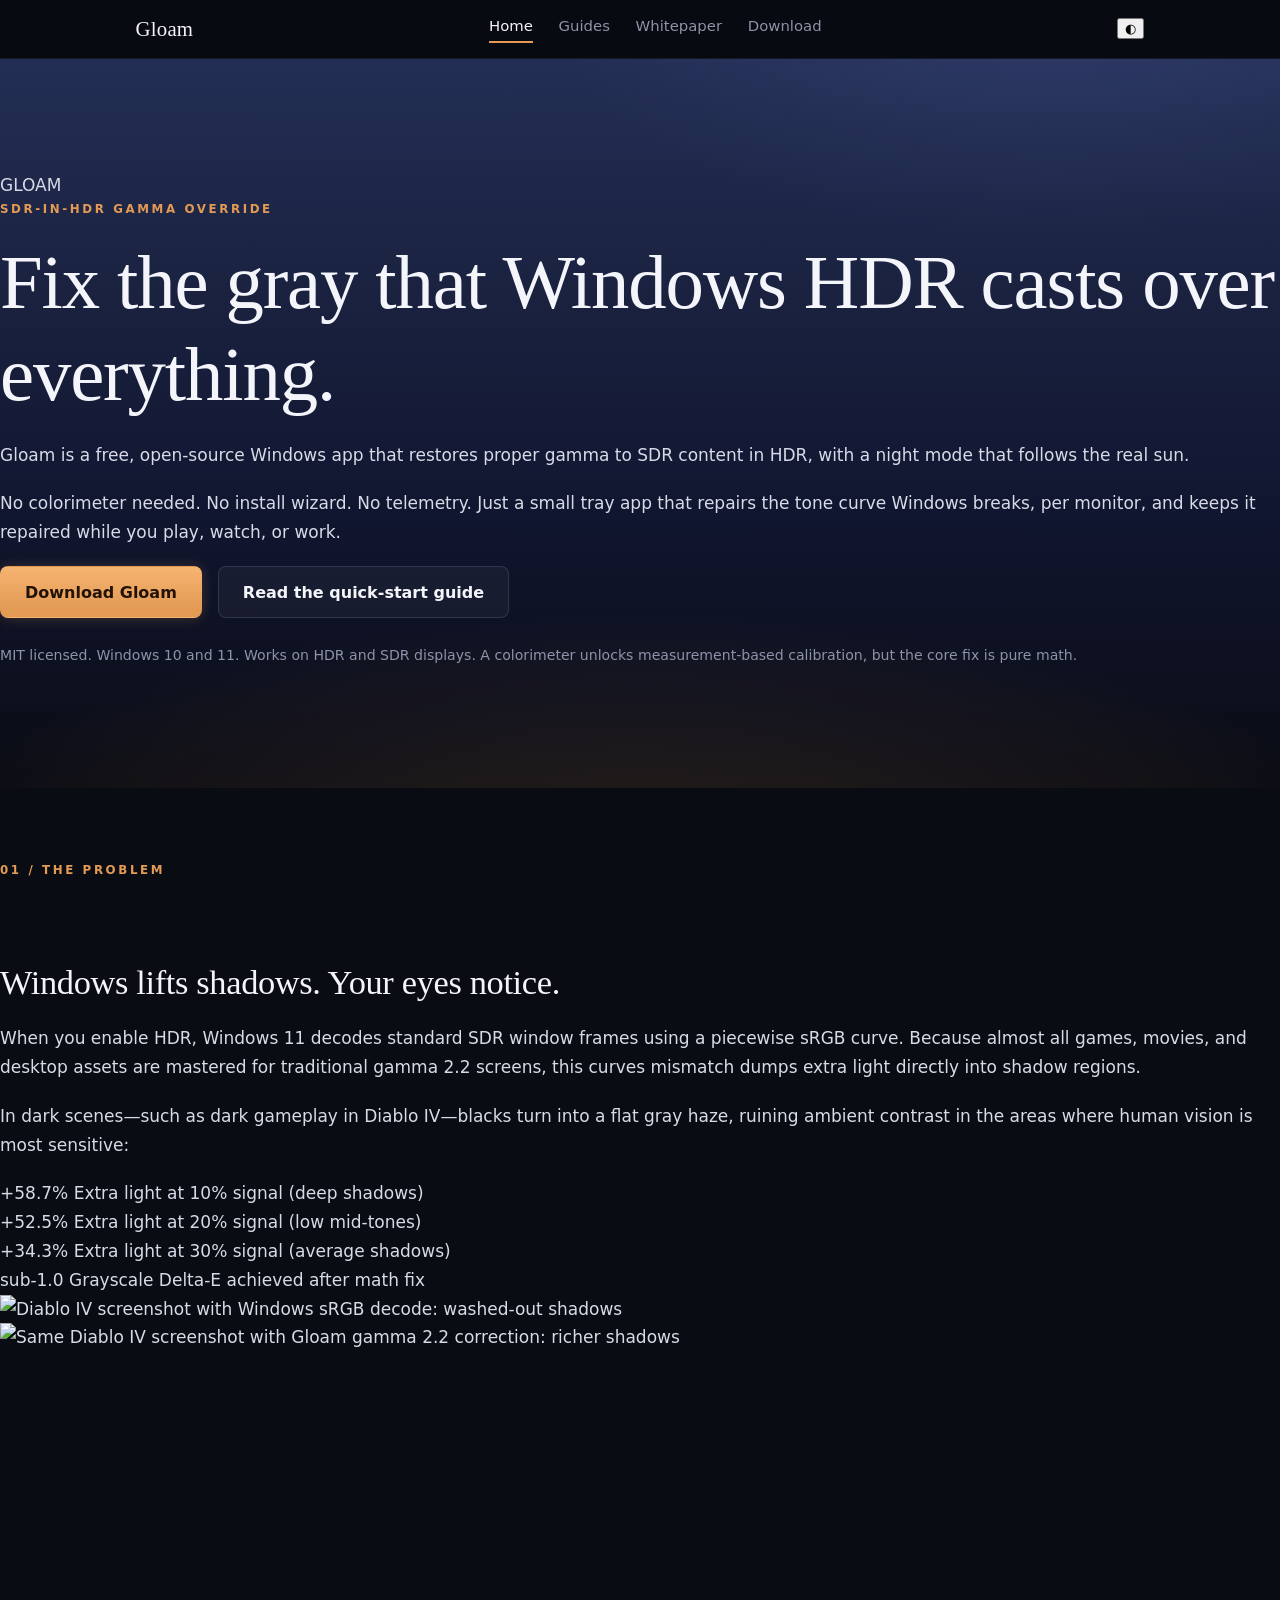
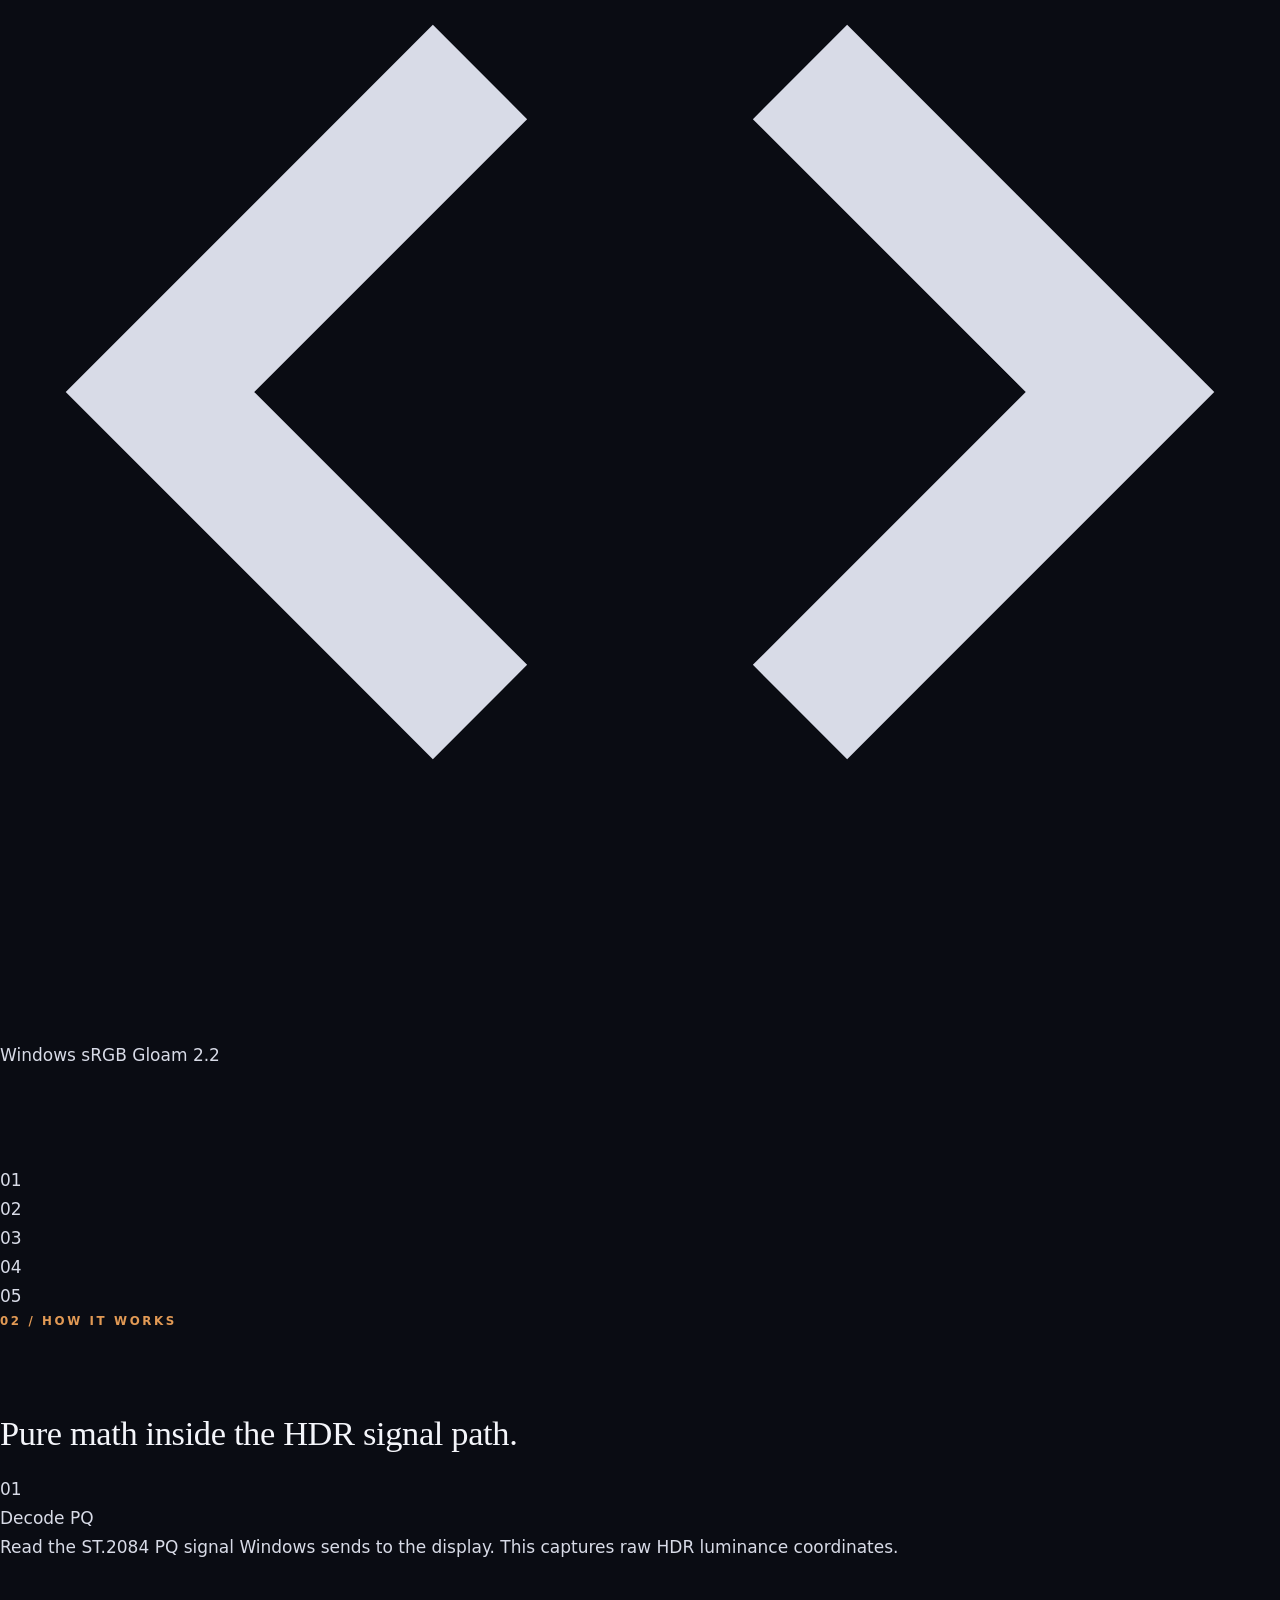
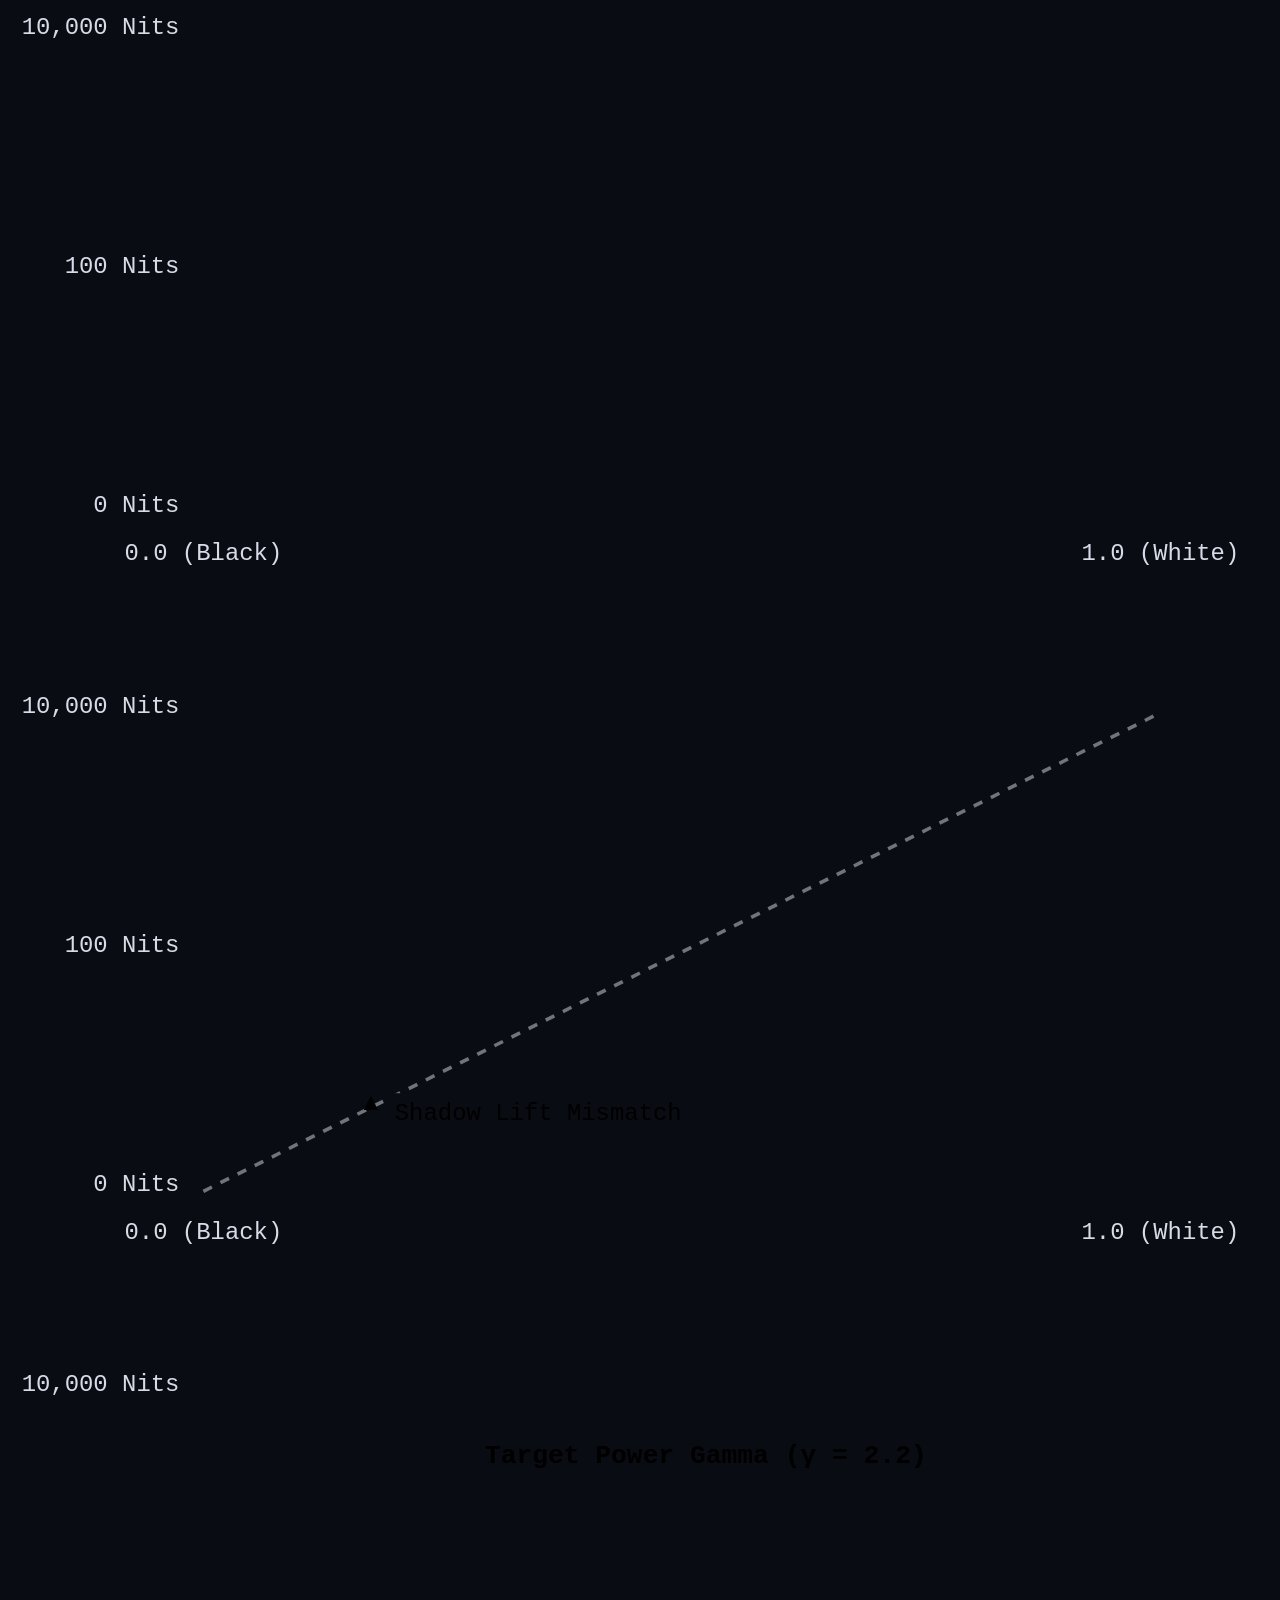
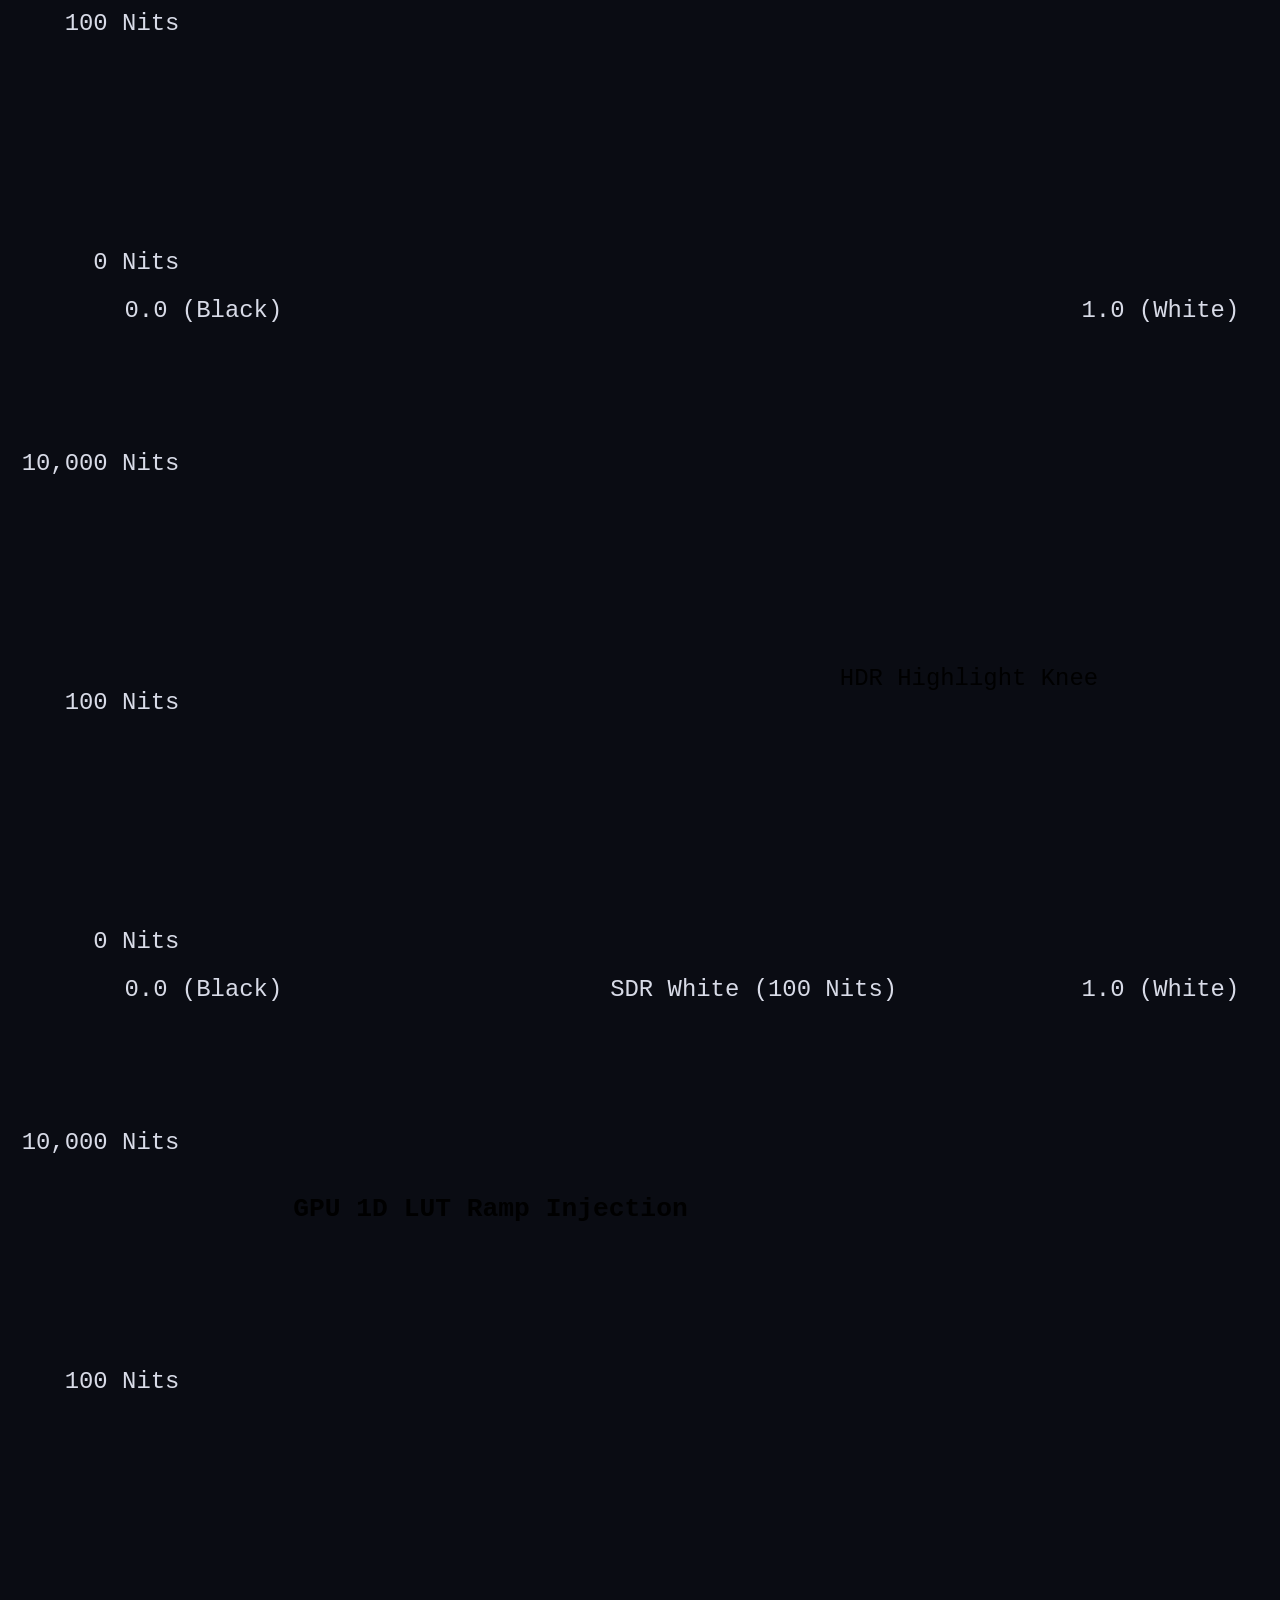
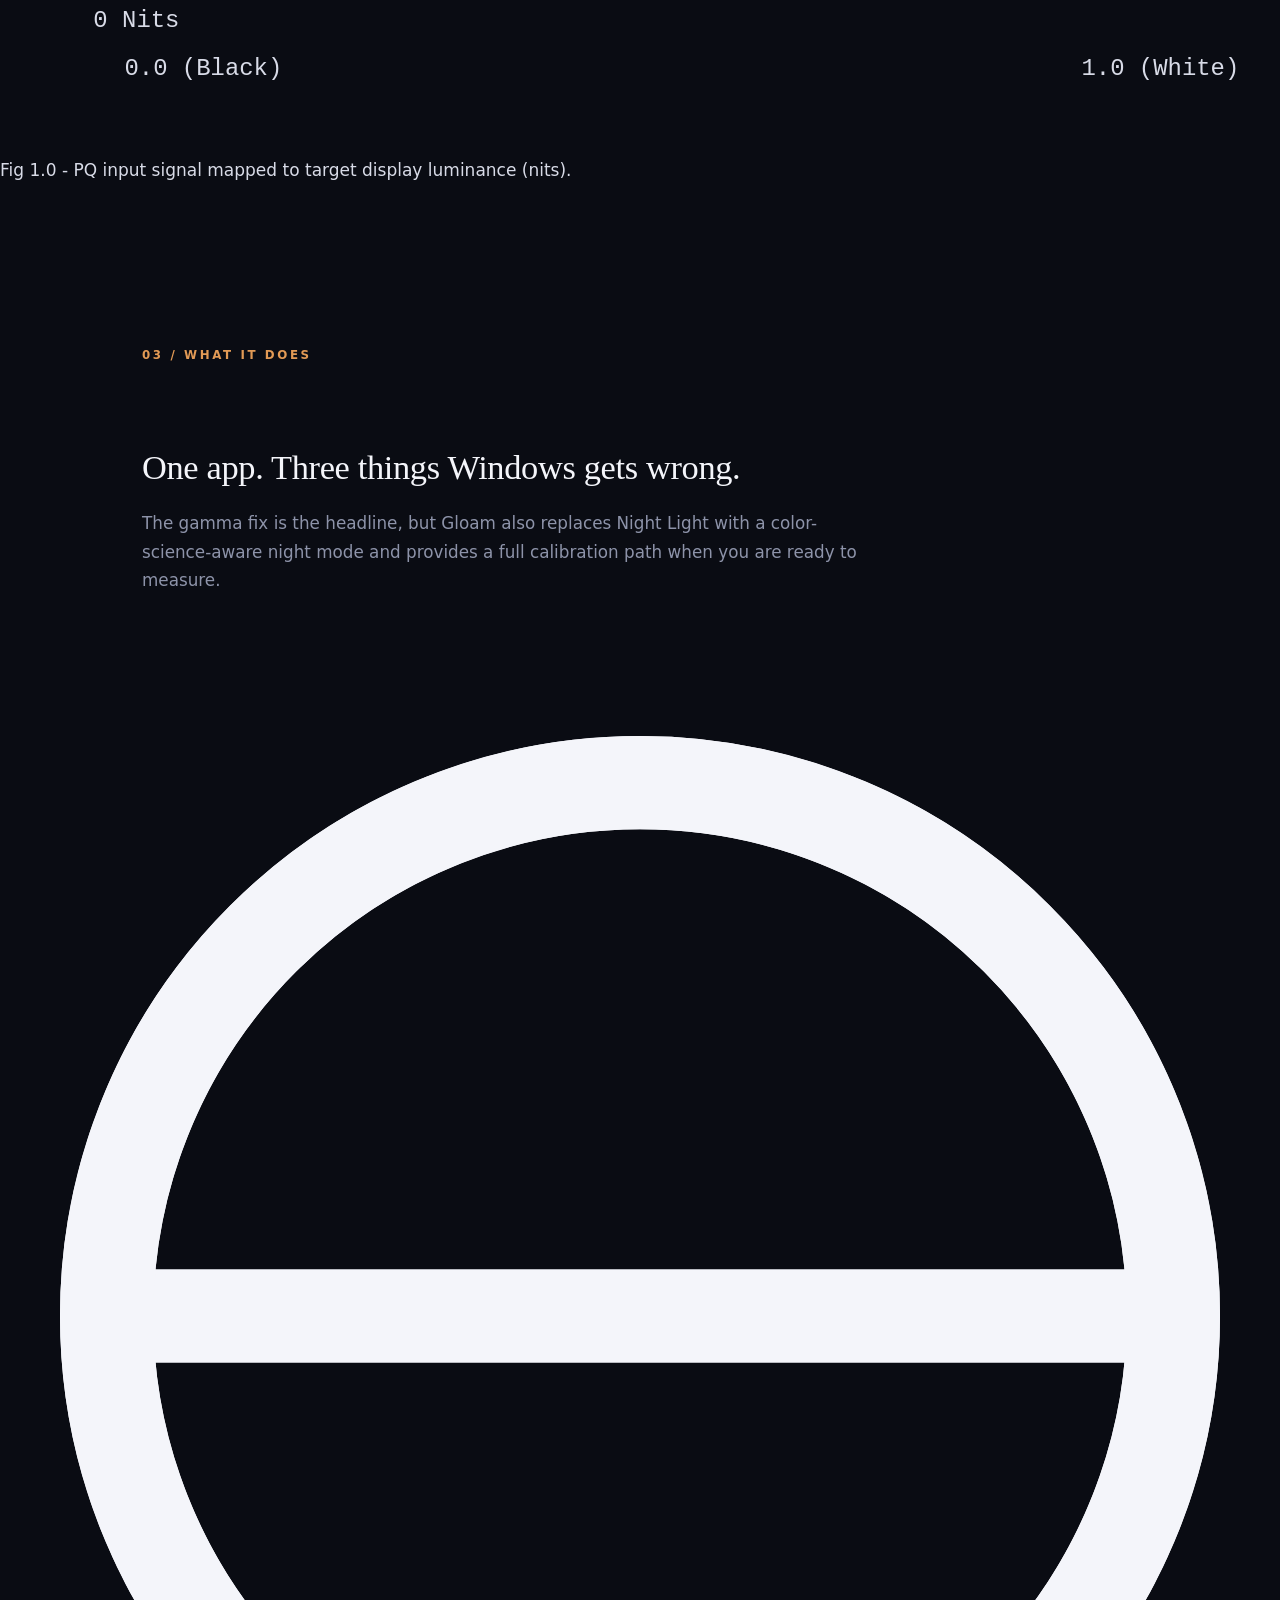
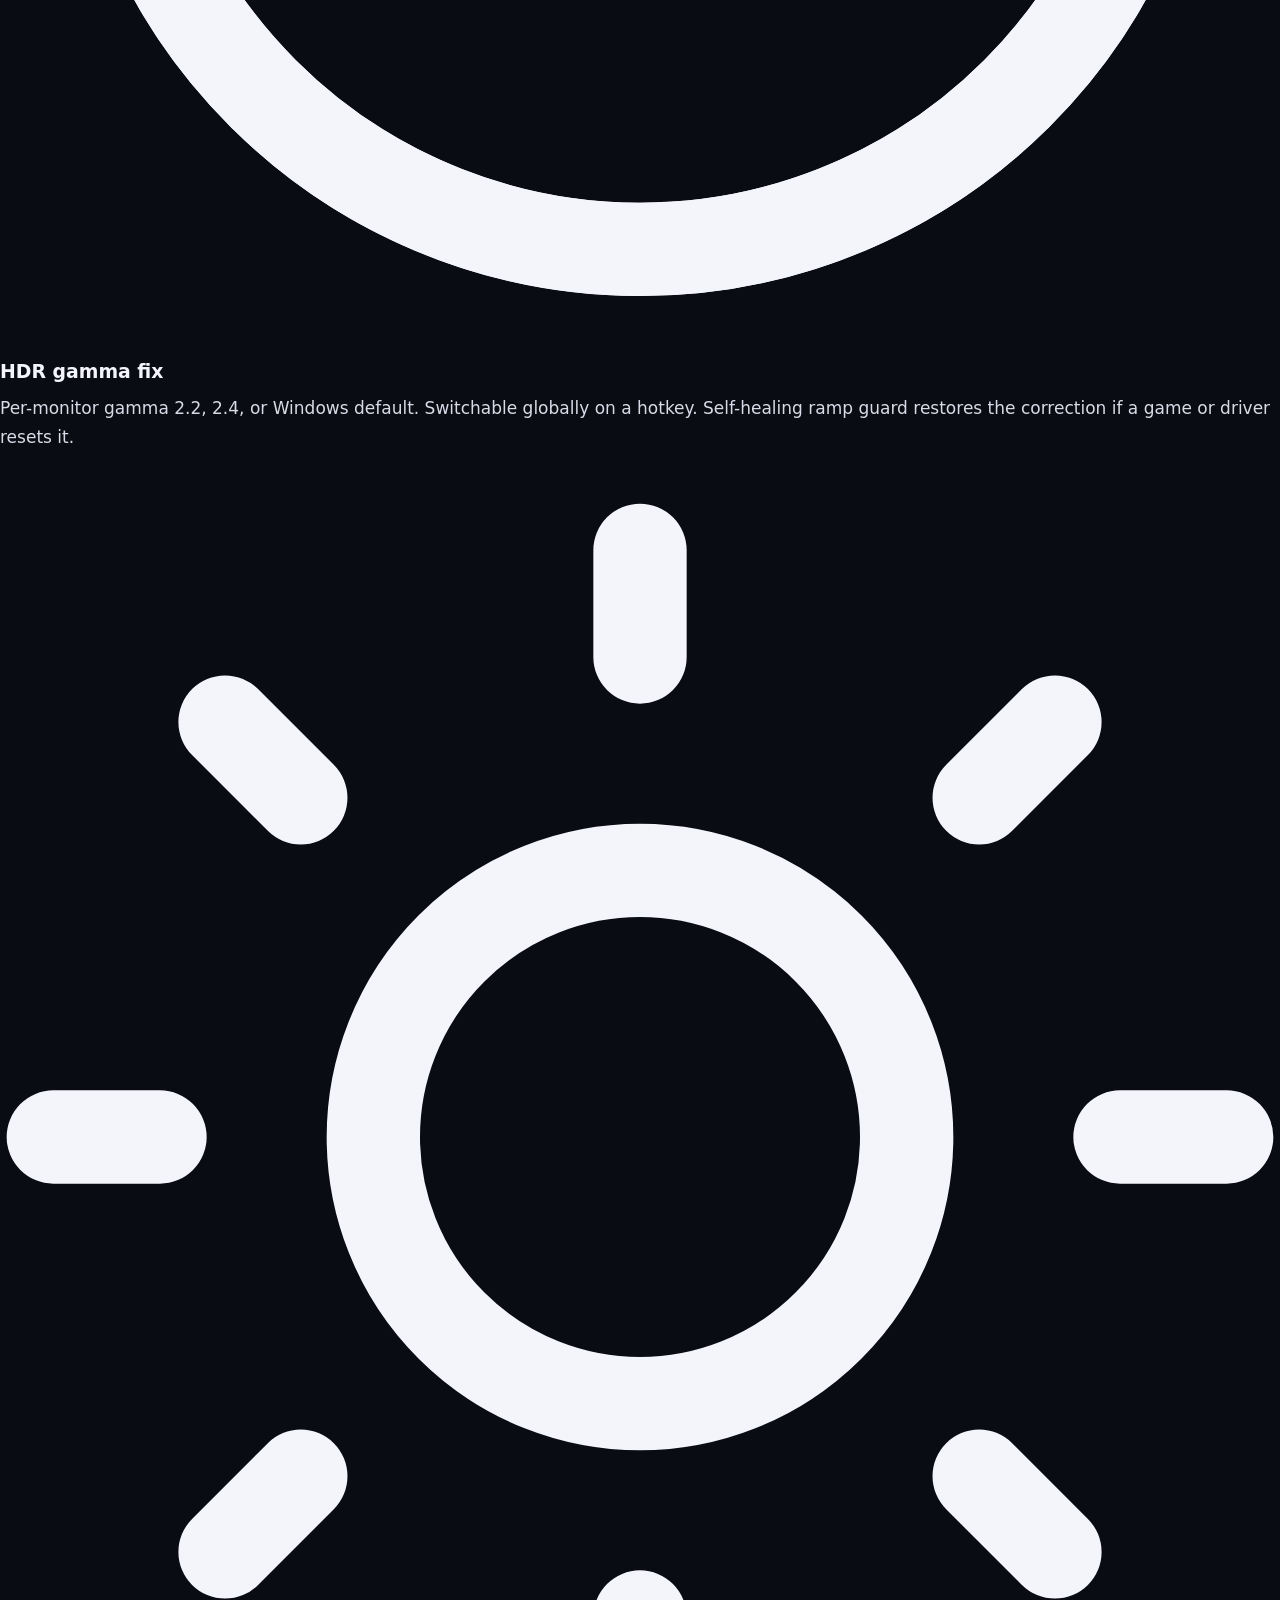
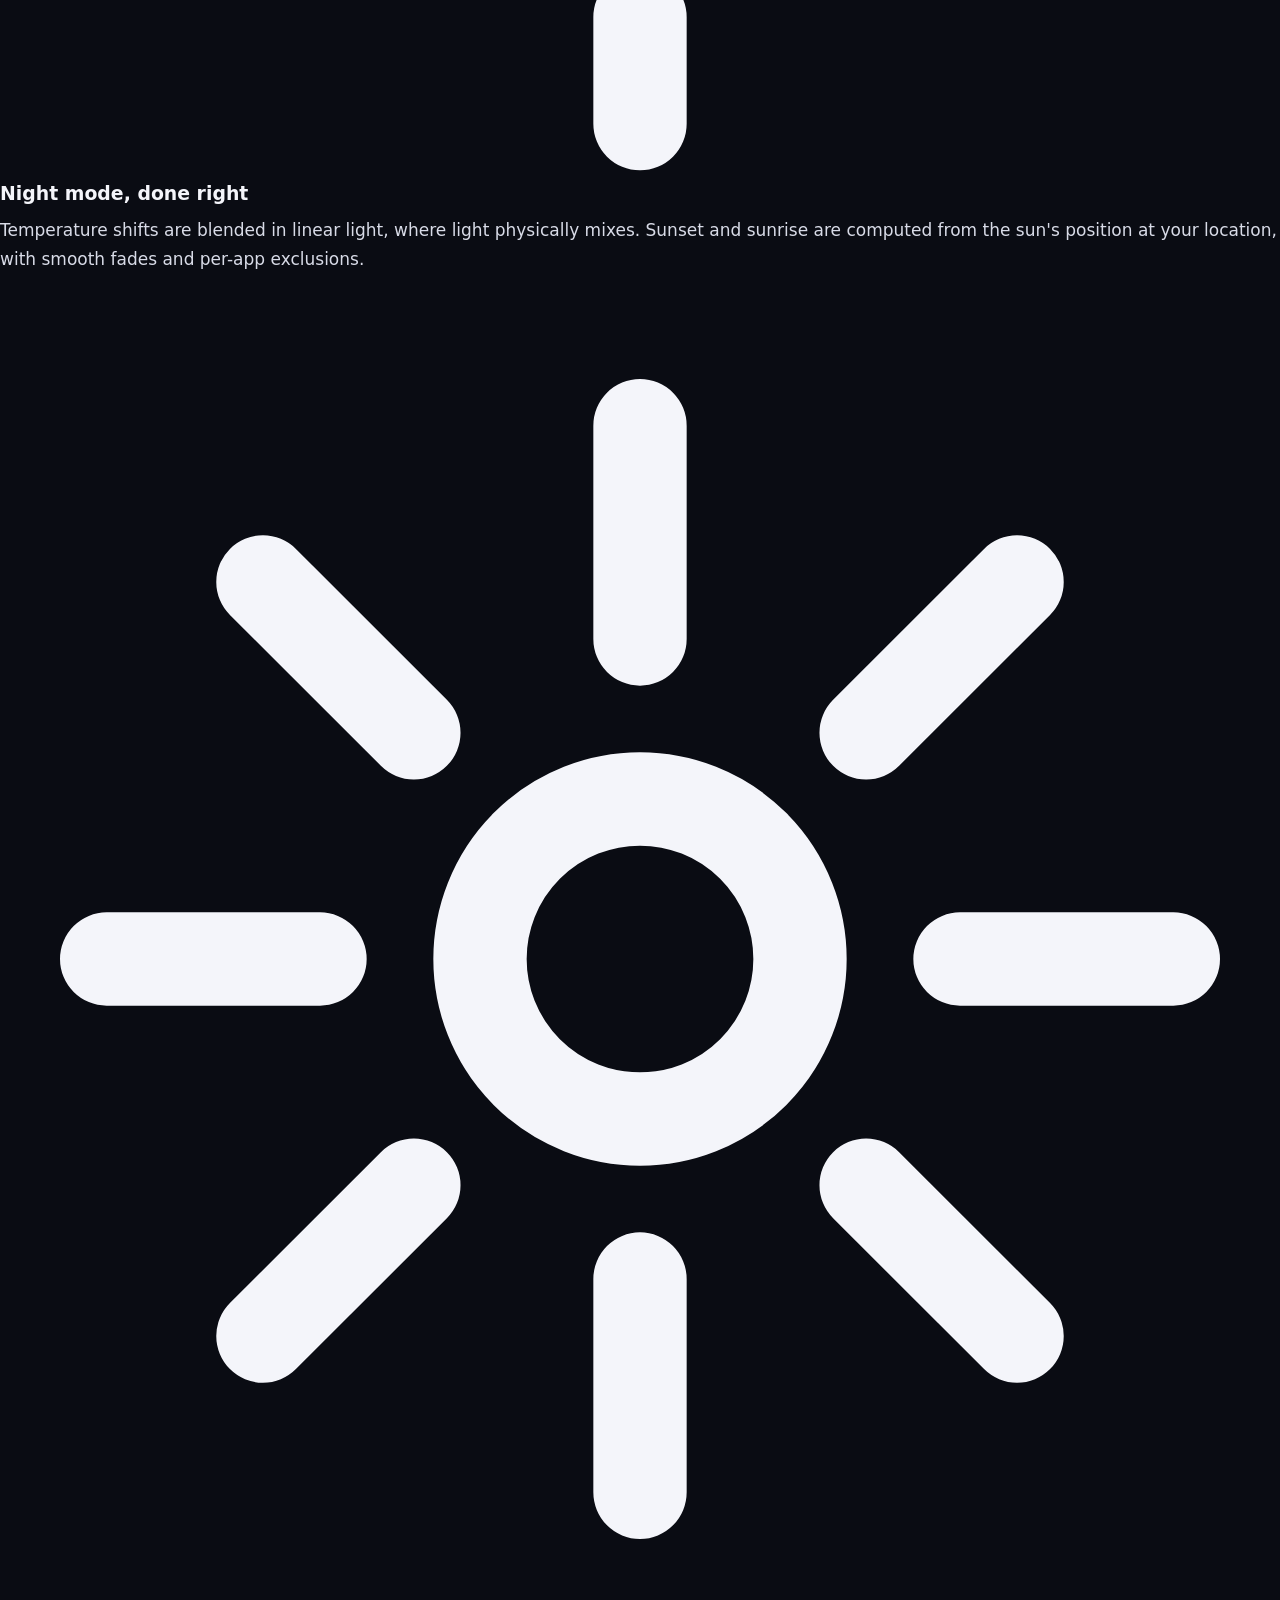
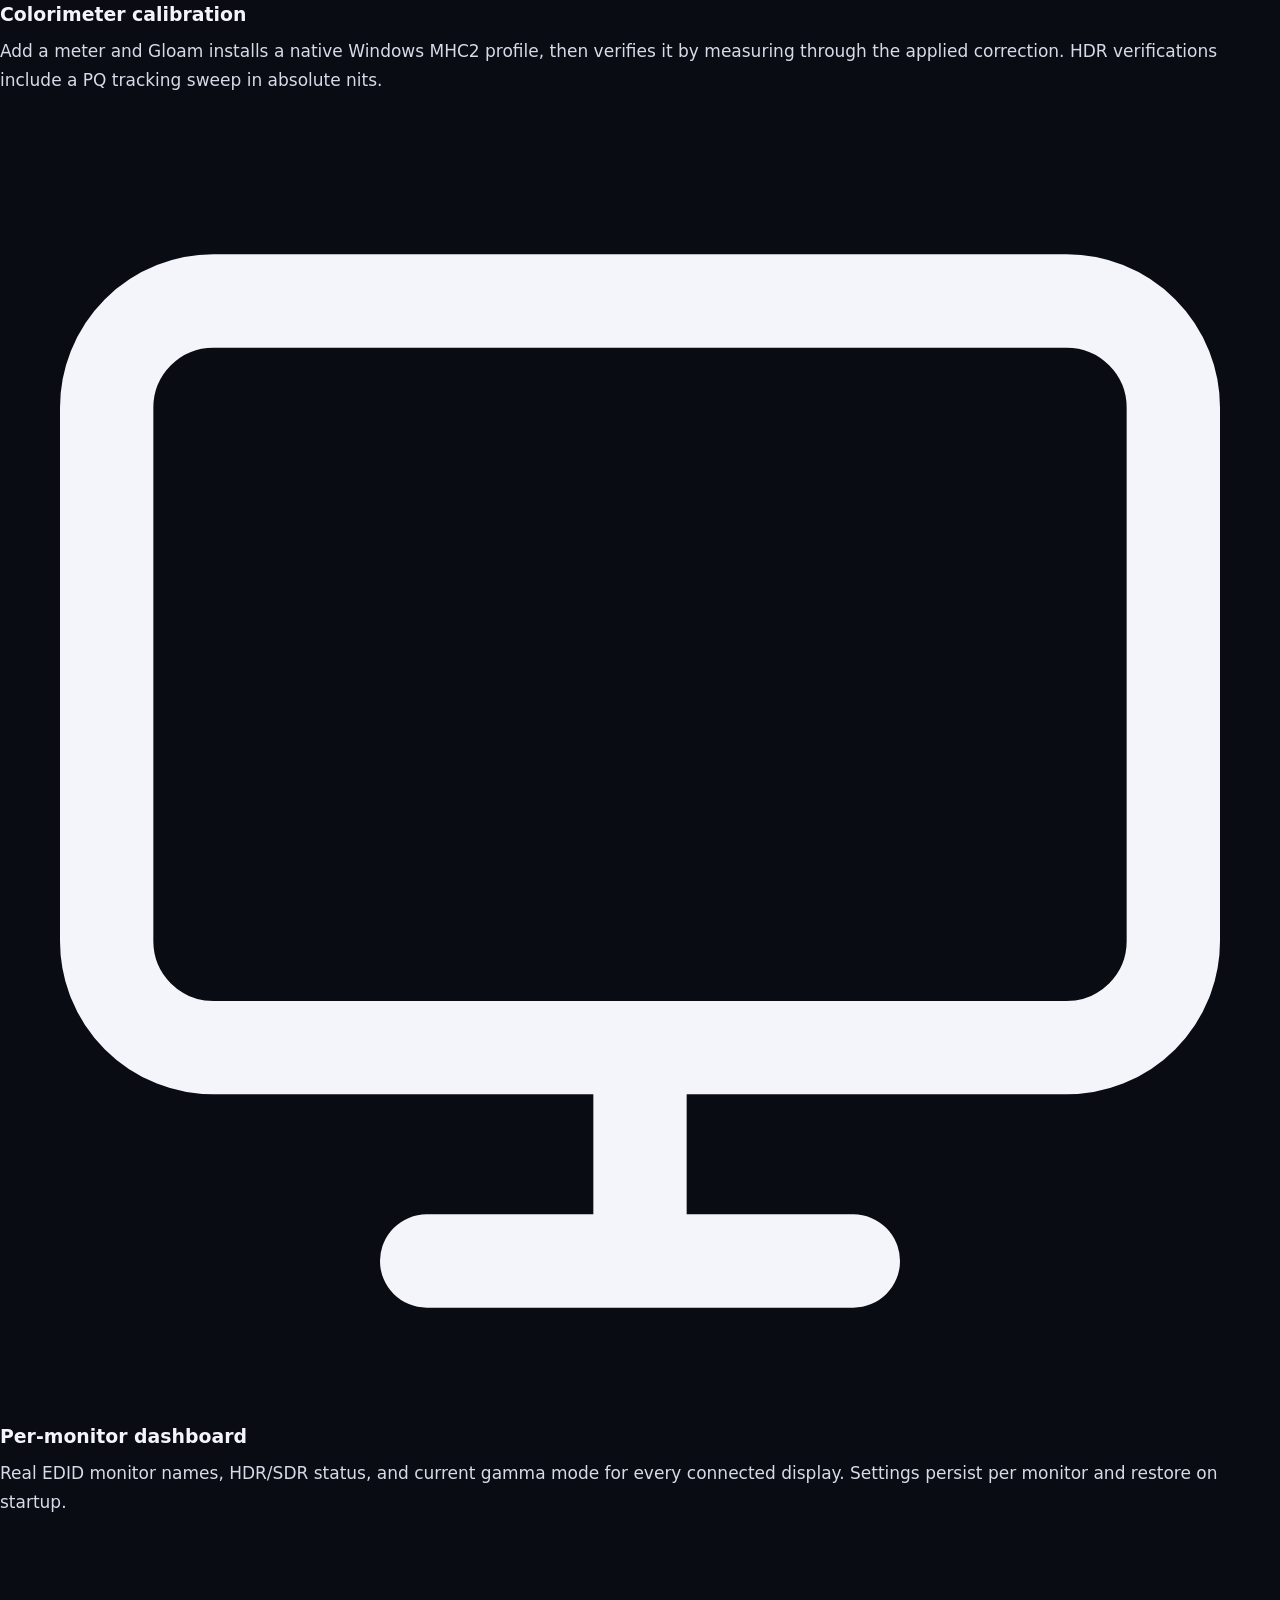
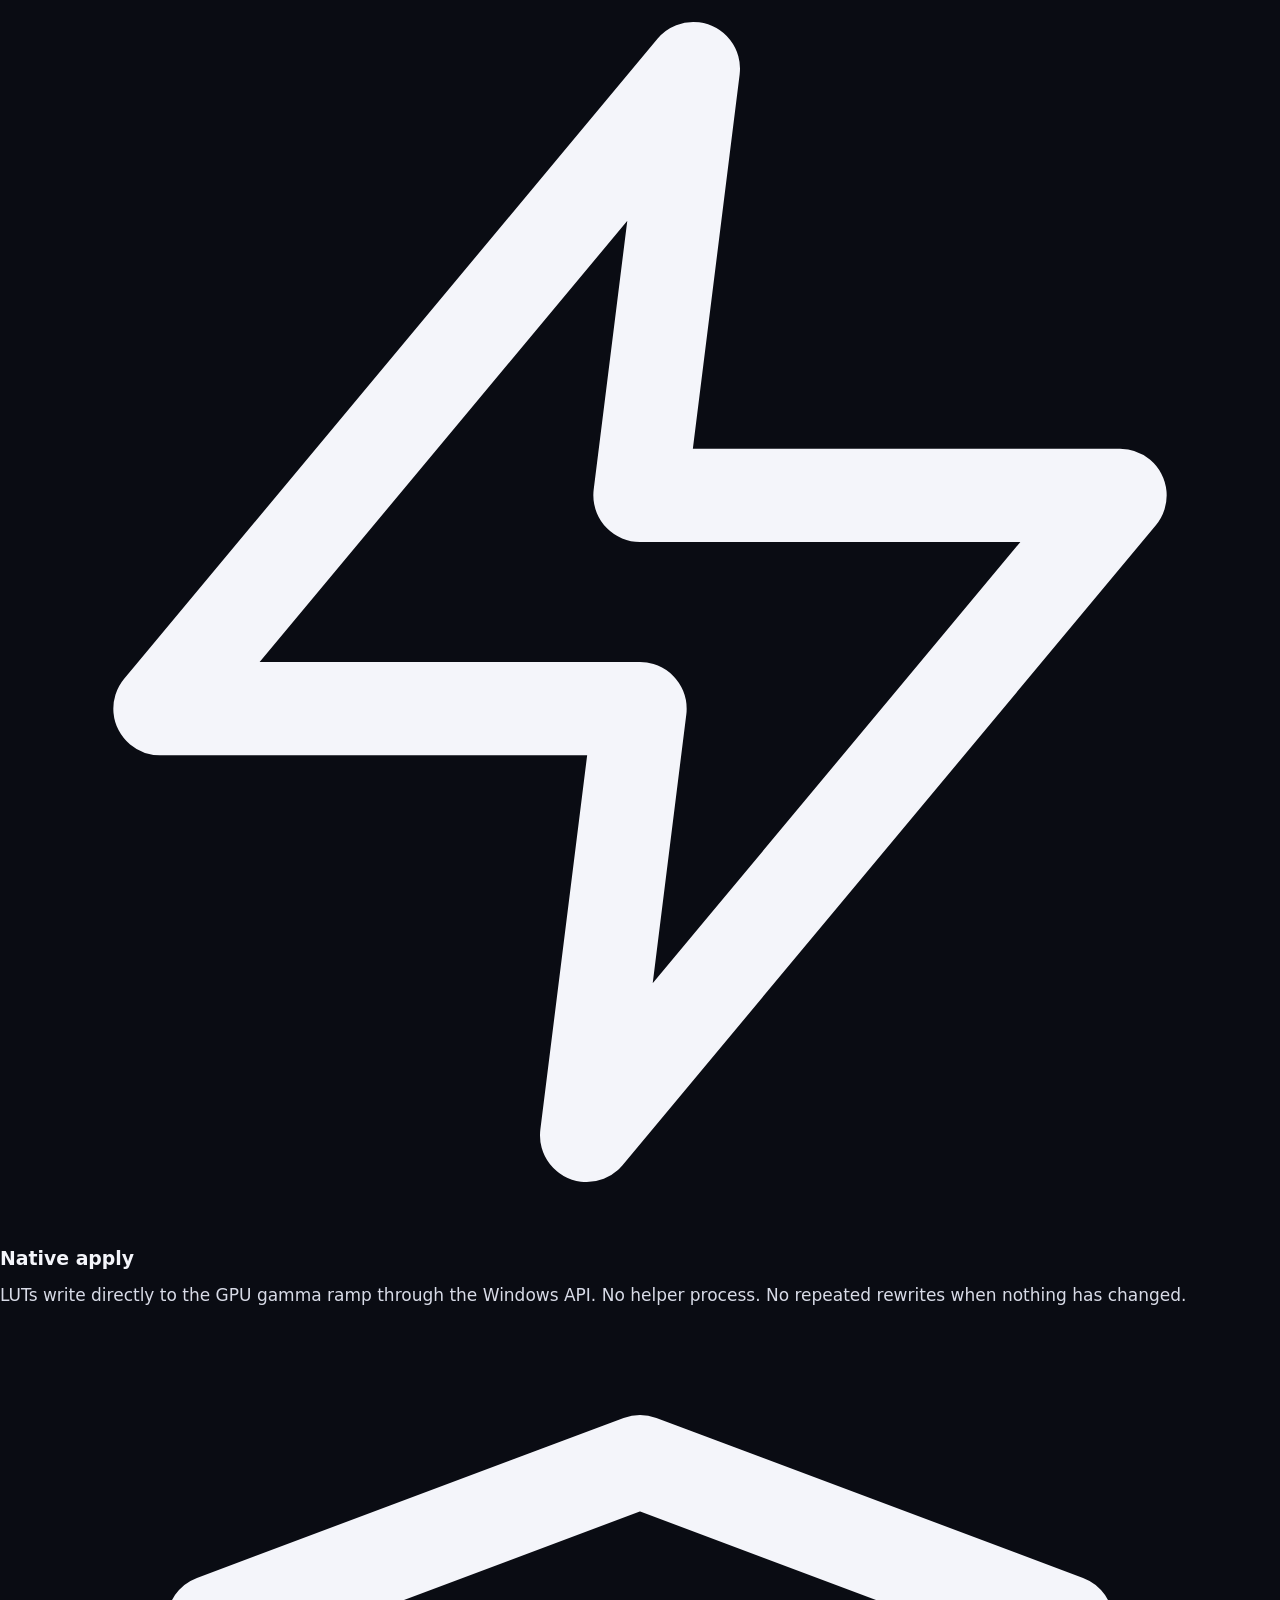
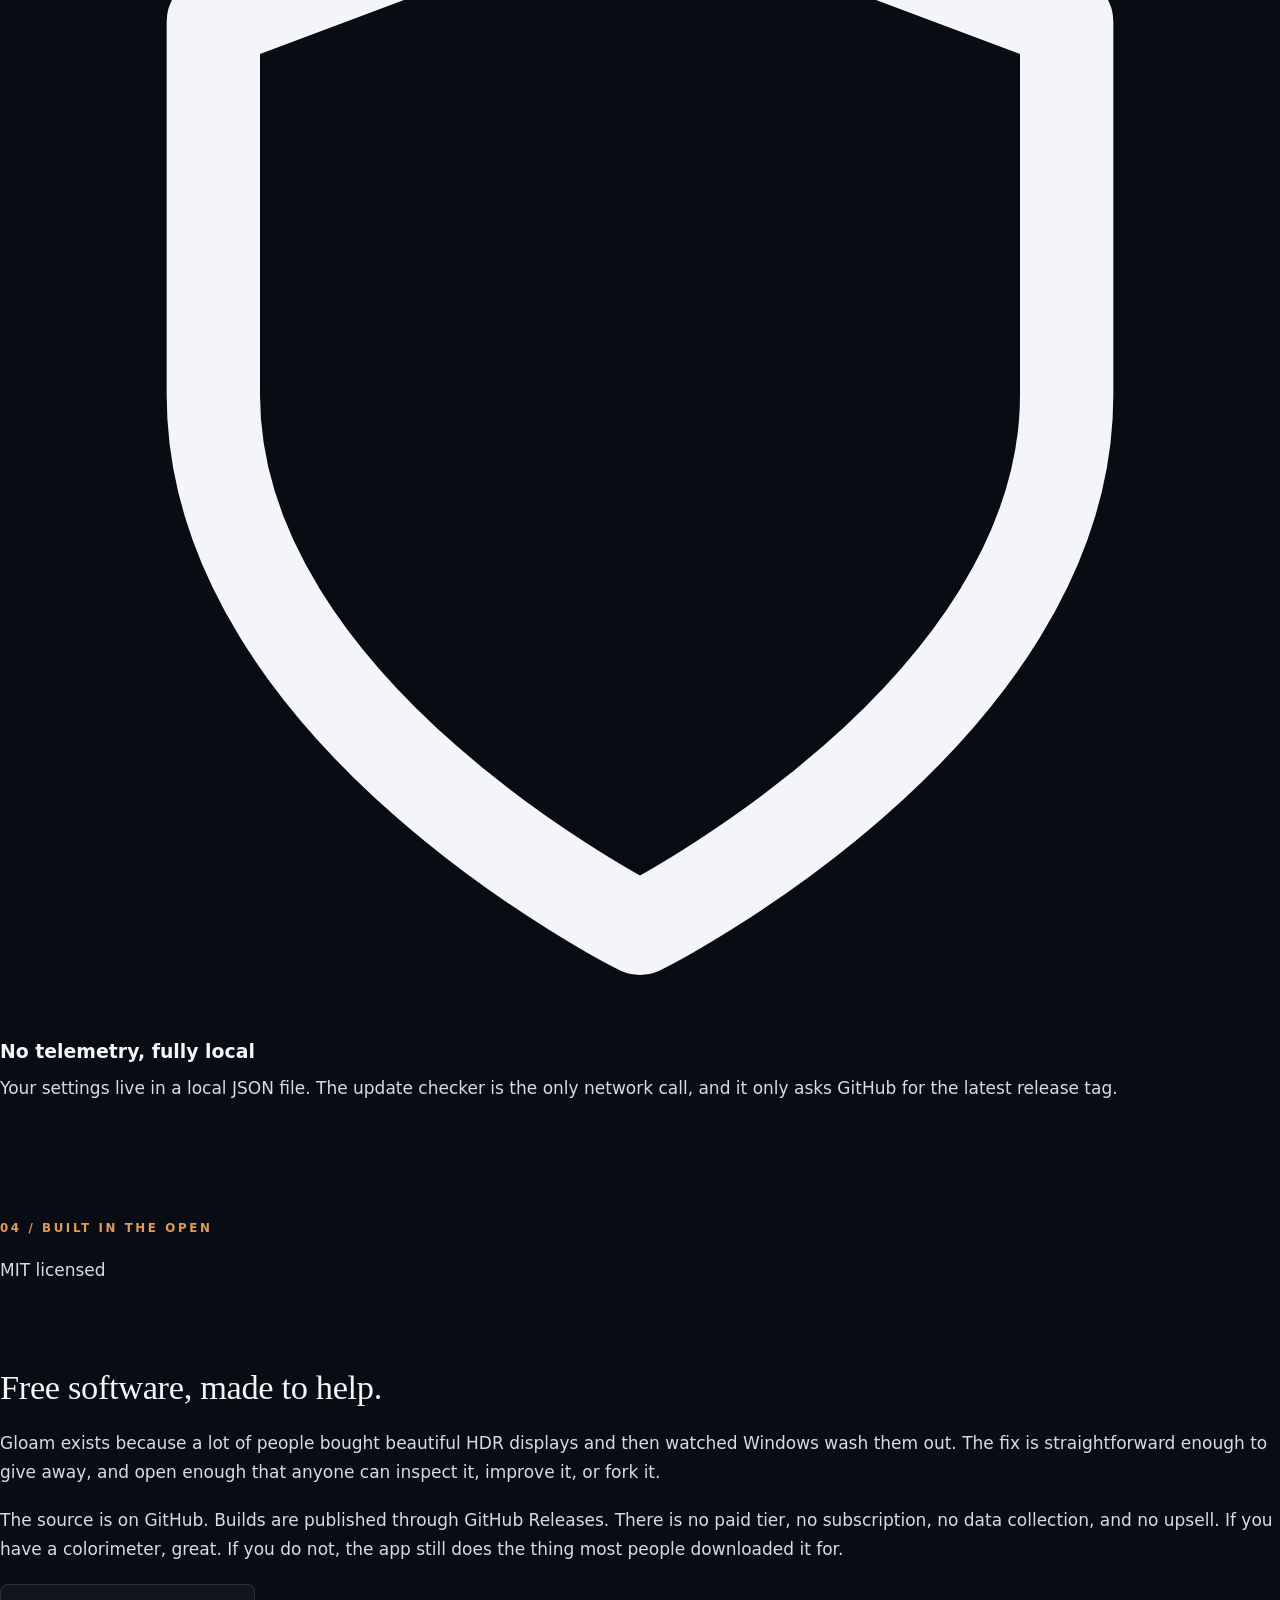
==== commit a74a4960: "fix(site): Extend SVG viewBox left to stop y-axis labels clipping Y-axis labels use text-anchor="end" ====
--- a/site/index.html
+++ b/site/index.html
@@ -3,432 +3,629 @@
 <head>
   <meta charset="UTF-8">
   <meta name="viewport" content="width=device-width, initial-scale=1.0">
-  <title>Gloam - Fix Windows 11 HDR gamma, and a night mode done right</title>
-  <meta name="description" content="Gloam fixes Windows 11's washed-out SDR-in-HDR gamma and replaces Night Light with a perceptually correct, sun-scheduled night mode. Native pipeline, no dependencies, with optional colorimeter calibration on top.">
+  <title>Gloam - Free, open-source HDR gamma fix for Windows</title>
+  <meta name="description" content="Gloam is a free, open-source Windows app that fixes washed-out SDR-in-HDR gamma and adds a scientifically sound night mode. No colorimeter required.">
   <link rel="stylesheet" href="style.css">
+  <link rel="icon" type="image/x-icon" href="assets/favicon.ico">
 </head>
 <body>
-
-  <header class="site-header">
-    <div class="wrap">
-      <a class="brand" href="index.html"><span class="brand-dot" aria-hidden="true"></span>Gloam</a>
-      <nav class="site-nav" aria-label="Site">
-        <a href="index.html" aria-current="page">Home</a>
-        <a href="guides.html">Guides</a>
-        <a href="whitepaper.html">Whitepaper</a>
-        <a href="index.html#download">Download</a>
-        <a href="https://github.com/davidtorcivia/gloam">GitHub</a>
-      </nav>
-    </div>
-  </header>
-
-  <main>
-
-    <!-- ============ Hero ============ -->
-    <div class="hero">
+  <script>
+    (function() {
+      const storedTheme = localStorage.getItem('theme');
+      if (storedTheme === 'dark' || (!storedTheme && window.matchMedia('(prefers-color-scheme: dark)').matches)) {
+        document.body.classList.add('dark-theme');
+      }
+    })();
+  </script>
+
+  <div class="container">
+    <!-- Header -->
+    <header class="site-header">
       <div class="wrap">
-        <h1>Gloam</h1>
-        <p class="tagline">Fix the gray that Windows HDR casts over everything. Then let your screen follow the sun down.</p>
-        <p class="sub">
-          Gloam repairs Windows 11's broken SDR-in-HDR gamma, per monitor, in pure math, with
-          nothing to install. And it replaces Night Light with a night mode that gets the color
-          science right: blended in linear light, scheduled by the real sun, composed cleanly
-          with your calibration. When you want proof, a colorimeter takes the same pipeline to a
-          measured, verified, HDR-native calibration.
-        </p>
-        <div class="hero-actions">
-          <a class="btn btn-primary" href="https://github.com/davidtorcivia/gloam/releases/latest">Download for Windows</a>
-          <a class="btn btn-secondary" href="guides.html">Quick-start guide</a>
-        </div>
-        <p class="hero-meta">Free and open source (MIT). Windows 10/11, HDR and SDR displays. No colorimeter needed for the gamma fix or night mode.</p>
+        <a class="brand" href="index.html">
+          <span class="brand-mark" aria-hidden="true"></span>
+          Gloam
+        </a>
+        <nav class="site-nav" aria-label="Site">
+          <a href="index.html" aria-current="page">Home</a>
+          <a href="guides.html">Guides</a>
+          <a href="whitepaper.html">Whitepaper</a>
+          <a href="#download">Download</a>
+        </nav>
+        <button class="theme-toggle-btn" id="themeToggle" aria-label="Invert print colors">◐</button>
       </div>
-    </div>
-
-    <div class="horizon" aria-hidden="true"></div>
-
-    <!-- ============ Hero feature 1: the HDR gamma fix ============ -->
-    <section class="feature" id="hdr-fix">
+    </header>
+
+    <main>
+      <!-- Band 01: Hero Section -->
+      <section class="hero">
+        <div class="hero-vertical-title">GLOAM</div>
+        <div class="hero-body">
+          <span class="kicker">SDR-in-HDR Gamma Override</span>
+          <h1>Fix the gray that Windows HDR casts over <span>everything.</span></h1>
+          <p class="hero-tagline">Gloam is a free, open-source Windows app that restores proper gamma to SDR content in HDR, with a night mode that follows the real sun.</p>
+          <p class="hero-summary">No colorimeter needed. No install wizard. No telemetry. Just a small tray app that repairs the tone curve Windows breaks, per monitor, and keeps it repaired while you play, watch, or work.</p>
+          <div class="hero-actions">
+            <a class="btn btn-primary" href="#download">Download Gloam</a>
+            <a class="btn btn-secondary" href="guides.html">Read the quick-start guide</a>
+          </div>
+          <p class="hero-meta">MIT licensed. Windows 10 and 11. Works on HDR and SDR displays. A colorimeter unlocks measurement-based calibration, but the core fix is pure math.</p>
+        </div>
+      </section>
+
+      <!-- Band 02: The Problem -->
+      <section id="problem" aria-labelledby="problem-heading">
+        <div class="problem-layout">
+          <div class="problem-copy">
+            <span class="kicker">01 / The problem</span>
+            <h2 id="problem-heading">Windows lifts shadows. Your eyes notice.</h2>
+            <p>
+              When you enable HDR, Windows 11 decodes standard SDR window frames using a piecewise sRGB curve. Because almost all games, movies, and desktop assets are mastered for traditional gamma 2.2 screens, this curves mismatch dumps extra light directly into shadow regions.
+            </p>
+            <p>
+              In dark scenes—such as dark gameplay in Diablo IV—blacks turn into a flat gray haze, ruining ambient contrast in the areas where human vision is most sensitive:
+            </p>
+
+            <div class="stats">
+              <div class="stat">
+                <span class="stat-value">+58.7%</span>
+                <span class="stat-label">Extra light at 10% signal (deep shadows)</span>
+              </div>
+              <div class="stat">
+                <span class="stat-value">+52.5%</span>
+                <span class="stat-label">Extra light at 20% signal (low mid-tones)</span>
+              </div>
+              <div class="stat">
+                <span class="stat-value">+34.3%</span>
+                <span class="stat-label">Extra light at 30% signal (average shadows)</span>
+              </div>
+              <div class="stat">
+                <span class="stat-value">sub-1.0</span>
+                <span class="stat-label">Grayscale Delta-E achieved after math fix</span>
+              </div>
+            </div>
+          </div>
+
+          <!-- Slider Compare component -->
+          <div class="comparison" id="comparison" role="img" aria-label="Before and after comparison: Windows sRGB decode on the left, Gloam gamma 2.2 correction on the right.">
+            <img src="assets/d4_srgb.png" alt="Diablo IV screenshot with Windows sRGB decode: washed-out shadows" loading="lazy">
+            <div class="after" id="comparison-after">
+              <img src="assets/d4_gamma2p2.png" alt="Same Diablo IV screenshot with Gloam gamma 2.2 correction: richer shadows" loading="lazy">
+            </div>
+            <div class="comparison-handle" id="comparison-handle" aria-label="Drag to compare">
+              <svg viewBox="0 0 24 24" fill="none" stroke="currentColor" stroke-width="2.5" aria-hidden="true"><path d="M9 18l-6-6 6-6M15 6l6 6-6 6"/></svg>
+            </div>
+            <div class="comparison-labels" aria-hidden="true">
+              <span>Windows sRGB</span>
+              <span>Gloam 2.2</span>
+            </div>
+          </div>
+        </div>
+      </section>
+
+      <!-- Band 03: How it works (Scrollytelling) -->
+      <section class="how-section" id="how" aria-labelledby="how-heading">
+        <div class="how-sticky-container" id="howSticky">
+          
+          <!-- Sticky Left: Vertical Pipeline Progress -->
+          <div class="pipeline-panel">
+            <div class="pipeline-vertical">
+              <div class="pipeline-line"></div>
+              <div class="pipeline-step active" data-step="1" data-title="Decode PQ" data-num="01" data-text="Read the ST.2084 PQ signal Windows sends to the display. This captures raw HDR luminance coordinates.">01</div>
+              <div class="pipeline-step" data-step="2" data-title="Undo sRGB" data-num="02" data-text="Reverse the incorrect sRGB piecewise curve Windows applied to the SDR desktop window composition space.">02</div>
+              <div class="pipeline-step" data-step="3" data-title="Apply Gamma" data-num="03" data-text="Re-decode the flat linear signal back into your targeted power curve (Gamma 2.2 or BT.1886 Gamma 2.4).">03</div>
+              <div class="pipeline-step" data-step="4" data-title="Protect Highlights" data-num="04" data-text="Blend the tone curve smoothly to passthrough above SDR white, preserving bright specular HDR highlights.">04</div>
+              <div class="pipeline-step" data-step="5" data-title="Re-encode PQ" data-num="05" data-text="Re-encode the corrected linear values back into PQ coordinates to write directly to GPU 1D Look-Up Tables.">05</div>
+            </div>
+          </div>
+
+          <!-- Sticky Right: Scrollytelling Details & SVG Graphs -->
+          <div class="how-copy">
+            <span class="kicker">02 / How it works</span>
+            <h2 id="how-heading">Pure math inside the HDR signal path.</h2>
+            
+            <div class="details-panel">
+              <div class="giant-number" id="detailNum">01</div>
+              <div class="node-title" id="detailTitle">Decode PQ</div>
+              <div class="node-explanation" id="detailText">
+                Read the ST.2084 PQ signal Windows sends to the display. This captures raw HDR luminance coordinates.
+              </div>
+            </div>
+
+            <!-- Technical SVG Diagram container -->
+            <div class="diagram-container">
+              <!-- SVG 1: Decode PQ -->
+              <svg class="pipeline-diagram active" id="diagram-1" viewBox="-35 0 535 280">
+                <rect width="100%" height="100%" fill="none"/>
+                <g stroke="var(--border)" stroke-width="1.5" opacity="0.15">
+                  <line x1="50" y1="20" x2="50" y2="230"/>
+                  <line x1="50" y1="230" x2="470" y2="230"/>
+                  <line x1="50" y1="125" x2="470" y2="125" stroke-dasharray="2,2"/>
+                  <line x1="260" y1="20" x2="260" y2="230" stroke-dasharray="2,2"/>
+                </g>
+                <path d="M 50 230 Q 270 120 450 30" fill="none" stroke="var(--accent)" stroke-width="3"/>
+                <text x="50" y="250" font-family="monospace" font-size="10" fill="var(--text)" text-anchor="middle">0.0 (Black)</text>
+                <text x="450" y="250" font-family="monospace" font-size="10" fill="var(--text)" text-anchor="middle">1.0 (White)</text>
+                <text x="40" y="30" font-family="monospace" font-size="10" fill="var(--text)" text-anchor="end">10,000 Nits</text>
+                <text x="40" y="130" font-family="monospace" font-size="10" fill="var(--text)" text-anchor="end">100 Nits</text>
+                <text x="40" y="230" font-family="monospace" font-size="10" fill="var(--text)" text-anchor="end">0 Nits</text>
+              </svg>
+
+              <!-- SVG 2: Undo sRGB -->
+              <svg class="pipeline-diagram" id="diagram-2" viewBox="-35 0 535 280">
+                <rect width="100%" height="100%" fill="none"/>
+                <g stroke="var(--border)" stroke-width="1.5" opacity="0.15">
+                  <line x1="50" y1="20" x2="50" y2="230"/>
+                  <line x1="50" y1="230" x2="470" y2="230"/>
+                </g>
+                <!-- Linear reference -->
+                <line x1="50" y1="230" x2="450" y2="30" fill="none" stroke="var(--text)" stroke-dasharray="4,4" stroke-width="1.5" opacity="0.5"/>
+                <!-- sRGB curve showing lifted shadows near black -->
+                <path d="M 50 230 C 120 220, 200 170, 450 30" fill="none" stroke="var(--accent)" stroke-width="3"/>
+                <!-- arrows or indicator -->
+                <path d="M 120 215 L 120 195" fill="none" stroke="var(--accent)" stroke-width="1.5"/>
+                <polygon points="120,190 117,196 123,196" fill="var(--accent)"/>
+                <rect x="127" y="189" width="126" height="14" fill="var(--bg)"/>
+                <text x="130" y="200" font-family="monospace" font-size="10" fill="var(--accent)">Shadow Lift Mismatch</text>
+                <text x="40" y="30" font-family="monospace" font-size="10" fill="var(--text)" text-anchor="end">10,000 Nits</text>
+                <text x="40" y="130" font-family="monospace" font-size="10" fill="var(--text)" text-anchor="end">100 Nits</text>
+                <text x="40" y="230" font-family="monospace" font-size="10" fill="var(--text)" text-anchor="end">0 Nits</text>
+                <text x="50" y="250" font-family="monospace" font-size="10" fill="var(--text)" text-anchor="middle">0.0 (Black)</text>
+                <text x="450" y="250" font-family="monospace" font-size="10" fill="var(--text)" text-anchor="middle">1.0 (White)</text>
+              </svg>
+
+              <!-- SVG 3: Apply Gamma -->
+              <svg class="pipeline-diagram" id="diagram-3" viewBox="-35 0 535 280">
+                <rect width="100%" height="100%" fill="none"/>
+                <g stroke="var(--border)" stroke-width="1.5" opacity="0.15">
+                  <line x1="50" y1="20" x2="50" y2="230"/>
+                  <line x1="50" y1="230" x2="470" y2="230"/>
+                </g>
+                <!-- Gamma 2.2 curve -->
+                <path d="M 50 230 Q 300 210, 450 30" fill="none" stroke="var(--accent)" stroke-width="3"/>
+                <text x="260" y="60" font-family="monospace" font-size="11" fill="var(--accent)" text-anchor="middle" font-weight="bold">Target Power Gamma (γ = 2.2)</text>
+                <text x="40" y="30" font-family="monospace" font-size="10" fill="var(--text)" text-anchor="end">10,000 Nits</text>
+                <text x="40" y="130" font-family="monospace" font-size="10" fill="var(--text)" text-anchor="end">100 Nits</text>
+                <text x="40" y="230" font-family="monospace" font-size="10" fill="var(--text)" text-anchor="end">0 Nits</text>
+                <text x="50" y="250" font-family="monospace" font-size="10" fill="var(--text)" text-anchor="middle">0.0 (Black)</text>
+                <text x="450" y="250" font-family="monospace" font-size="10" fill="var(--text)" text-anchor="middle">1.0 (White)</text>
+              </svg>
+
+              <!-- SVG 4: Protect Highlights -->
+              <svg class="pipeline-diagram" id="diagram-4" viewBox="-35 0 535 280">
+                <rect width="100%" height="100%" fill="none"/>
+                <g stroke="var(--border)" stroke-width="1.5" opacity="0.15">
+                  <line x1="50" y1="20" x2="50" y2="230"/>
+                  <line x1="50" y1="230" x2="470" y2="230"/>
+                  <line x1="280" y1="20" x2="280" y2="230" stroke-dasharray="2,2"/>
+                </g>
+                <!-- Highlight protect curve (bends above SDR white) -->
+                <path d="M 50 230 Q 180 200 280 120 T 450 30" fill="none" stroke="var(--accent)" stroke-width="3"/>
+                <text x="280" y="250" font-family="monospace" font-size="10" fill="var(--text)" text-anchor="middle">SDR White (100 Nits)</text>
+                <text x="370" y="120" font-family="monospace" font-size="10" fill="var(--accent)" text-anchor="middle">HDR Highlight Knee</text>
+                <text x="40" y="30" font-family="monospace" font-size="10" fill="var(--text)" text-anchor="end">10,000 Nits</text>
+                <text x="40" y="130" font-family="monospace" font-size="10" fill="var(--text)" text-anchor="end">100 Nits</text>
+                <text x="40" y="230" font-family="monospace" font-size="10" fill="var(--text)" text-anchor="end">0 Nits</text>
+                <text x="50" y="250" font-family="monospace" font-size="10" fill="var(--text)" text-anchor="middle">0.0 (Black)</text>
+                <text x="450" y="250" font-family="monospace" font-size="10" fill="var(--text)" text-anchor="middle">1.0 (White)</text>
+              </svg>
+
+              <!-- SVG 5: Re-encode PQ -->
+              <svg class="pipeline-diagram" id="diagram-5" viewBox="-35 0 535 280">
+                <rect width="100%" height="100%" fill="none"/>
+                <g stroke="var(--border)" stroke-width="1.5" opacity="0.15">
+                  <line x1="50" y1="20" x2="50" y2="230"/>
+                  <line x1="50" y1="230" x2="470" y2="230"/>
+                </g>
+                <!-- Final corrected LUT curve: gamma 2.2 correction + highlight knee -->
+                <path d="M 50 230 Q 180 200 280 120 T 450 30" fill="none" stroke="var(--accent)" stroke-width="3"/>
+                <text x="170" y="58" font-family="monospace" font-size="11" fill="var(--accent)" text-anchor="middle" font-weight="bold">GPU 1D LUT Ramp Injection</text>
+                <text x="40" y="30" font-family="monospace" font-size="10" fill="var(--text)" text-anchor="end">10,000 Nits</text>
+                <text x="40" y="130" font-family="monospace" font-size="10" fill="var(--text)" text-anchor="end">100 Nits</text>
+                <text x="40" y="230" font-family="monospace" font-size="10" fill="var(--text)" text-anchor="end">0 Nits</text>
+                <text x="50" y="250" font-family="monospace" font-size="10" fill="var(--text)" text-anchor="middle">0.0 (Black)</text>
+                <text x="450" y="250" font-family="monospace" font-size="10" fill="var(--text)" text-anchor="middle">1.0 (White)</text>
+              </svg>
+
+              <div class="diagram-caption" id="diagramCaption">Fig 1.0 - PQ input signal mapped to target display luminance (nits).</div>
+            </div>
+          </div>
+        </div>
+      </section>
+
+      <!-- Band 04: What it does (Features - No borders) -->
+      <section id="features" aria-labelledby="features-heading">
+        <div class="wrap" style="padding: 4rem 2rem 1rem;">
+          <span class="kicker">03 / What it does</span>
+          <h2 id="features-heading">One app. Three things Windows gets wrong.</h2>
+          <p class="section-lede">The gamma fix is the headline, but Gloam also replaces Night Light with a color-science-aware night mode and provides a full calibration path when you are ready to measure.</p>
+        </div>
+
+        <div class="feature-grid">
+          <article class="feature-card">
+            <h3>
+              <span class="feature-icon" aria-hidden="true">
+                <svg viewBox="0 0 24 24" fill="none" stroke="currentColor" stroke-width="1.75" stroke-linecap="round" stroke-linejoin="round"><path d="M2 12h20M2 12c0-5.523 4.477-10 10-10s10 4.477 10 10M2 12c0 5.523 4.477 10 10 10s10-4.477 10-10"/><path d="M12 2a10 10 0 0 1 0 20 10 10 0 0 1 0-20z"/></svg>
+              </span>
+              HDR gamma fix
+            </h3>
+            <p>Per-monitor gamma 2.2, 2.4, or Windows default. Switchable globally on a hotkey. Self-healing ramp guard restores the correction if a game or driver resets it.</p>
+          </article>
+
+          <article class="feature-card">
+            <h3>
+              <span class="feature-icon" aria-hidden="true">
+                <svg viewBox="0 0 24 24" fill="none" stroke="currentColor" stroke-width="1.75" stroke-linecap="round" stroke-linejoin="round"><circle cx="12" cy="12" r="5"/><path d="M12 1v2M12 21v2M4.22 4.22l1.42 1.42M18.36 18.36l1.42 1.42M1 12h2M21 12h2M4.22 19.78l1.42-1.42M18.36 5.64l1.42-1.42"/></svg>
+              </span>
+              Night mode, done right
+            </h3>
+            <p>Temperature shifts are blended in linear light, where light physically mixes. Sunset and sunrise are computed from the sun's position at your location, with smooth fades and per-app exclusions.</p>
+          </article>
+
+          <article class="feature-card">
+            <h3>
+              <span class="feature-icon" aria-hidden="true">
+                <svg viewBox="0 0 24 24" fill="none" stroke="currentColor" stroke-width="1.75" stroke-linecap="round" stroke-linejoin="round"><circle cx="12" cy="12" r="3"/><path d="M12 2v4M12 18v4M4.93 4.93l2.83 2.83M16.24 16.24l2.83 2.83M2 12h4M18 12h4M4.93 19.07l2.83-2.83M16.24 7.76l2.83-2.83"/></svg>
+              </span>
+              Colorimeter calibration
+            </h3>
+            <p>Add a meter and Gloam installs a native Windows MHC2 profile, then verifies it by measuring through the applied correction. HDR verifications include a PQ tracking sweep in absolute nits.</p>
+          </article>
+
+          <article class="feature-card">
+            <h3>
+              <span class="feature-icon" aria-hidden="true">
+                <svg viewBox="0 0 24 24" fill="none" stroke="currentColor" stroke-width="1.75" stroke-linecap="round" stroke-linejoin="round"><rect x="2" y="3" width="20" height="14" rx="2" ry="2"/><path d="M8 21h8M12 17v4"/></svg>
+              </span>
+              Per-monitor dashboard
+            </h3>
+            <p>Real EDID monitor names, HDR/SDR status, and current gamma mode for every connected display. Settings persist per monitor and restore on startup.</p>
+          </article>
+
+          <article class="feature-card">
+            <h3>
+              <span class="feature-icon" aria-hidden="true">
+                <svg viewBox="0 0 24 24" fill="none" stroke="currentColor" stroke-width="1.75" stroke-linecap="round" stroke-linejoin="round"><path d="M13 2L3 14h9l-1 8 10-12h-9l1-8z"/></svg>
+              </span>
+              Native apply
+            </h3>
+            <p>LUTs write directly to the GPU gamma ramp through the Windows API. No helper process. No repeated rewrites when nothing has changed.</p>
+          </article>
+
+          <article class="feature-card">
+            <h3>
+              <span class="feature-icon" aria-hidden="true">
+                <svg viewBox="0 0 24 24" fill="none" stroke="currentColor" stroke-width="1.75" stroke-linecap="round" stroke-linejoin="round"><path d="M12 22s8-4 8-10V5l-8-3-8 3v7c0 6 8 10 8 10z"/></svg>
+              </span>
+              No telemetry, fully local
+            </h3>
+            <p>Your settings live in a local JSON file. The update checker is the only network call, and it only asks GitHub for the latest release tag.</p>
+          </article>
+        </div>
+      </section>
+
+      <!-- Band 05: Open Source & Community -->
+      <section class="opensource" id="opensource" aria-labelledby="opensource-heading">
+        <div class="opensource-layout">
+          <div class="opensource-copy">
+            <span class="kicker">04 / Built in the open</span>
+            <span class="license-pill"><span class="dot" aria-hidden="true"></span>MIT licensed</span>
+            <h2 id="opensource-heading">Free software, made to help.</h2>
+            <p>
+              Gloam exists because a lot of people bought beautiful HDR displays and then watched Windows wash them out. The fix is straightforward enough to give away, and open enough that anyone can inspect it, improve it, or fork it.
+            </p>
+            <p>
+              The source is on GitHub. Builds are published through GitHub Releases. There is no paid tier, no subscription, no data collection, and no upsell. If you have a colorimeter, great. If you do not, the app still does the thing most people downloaded it for.
+            </p>
+            <a class="btn btn-secondary" href="https://github.com/davidtorcivia/gloam">View source on GitHub</a>
+          </div>
+
+          <div class="opensource-details">
+            <ul class="opensource-list">
+              <li>
+                <span style="color: var(--accent); font-weight: bold; flex-shrink: 0; margin-right: 0.5rem;">→</span>
+                <span><strong>Core features need no dependencies.</strong> Gamma correction, night mode, and dashboard run on the app's native pipeline.</span>
+              </li>
+              <li>
+                <span style="color: var(--accent); font-weight: bold; flex-shrink: 0; margin-right: 0.5rem;">→</span>
+                <span><strong>ArgyllCMS is used only for measurement.</strong> It is downloaded automatically when calibration runs and invoked as a separate process. Gloam does not link against it.</span>
+              </li>
+              <li>
+                <span style="color: var(--accent); font-weight: bold; flex-shrink: 0; margin-right: 0.5rem;">→</span>
+                <span><strong>Built on community research.</strong> The gamma fix draws from Dylan Raga's original research. Calibration references MHC2 by dantmnf and the DisplayCAL corrections database.</span>
+              </li>
+              <li>
+                <span style="color: var(--accent); font-weight: bold; flex-shrink: 0; margin-right: 0.5rem;">→</span>
+                <span><strong>Full local processing.</strong> All adjustments are calculated locally on your machine with zero external cloud dependencies.</span>
+              </li>
+              <li>
+                <span style="color: var(--accent); font-weight: bold; flex-shrink: 0; margin-right: 0.5rem;">→</span>
+                <span><strong>Extensible configuration.</strong> Customize gamma targets, temperature curves, and guard thread latencies via local JSON configuration profiles.</span>
+              </li>
+              <li>
+                <span style="color: var(--accent); font-weight: bold; flex-shrink: 0; margin-right: 0.5rem;">→</span>
+                <span><strong>Contributions welcome.</strong> Bug reports, pull requests, documentation edits, and measured verification data all help.</span>
+              </li>
+            </ul>
+          </div>
+        </div>
+      </section>
+
+      <!-- Band 06: Unified Download Section -->
+      <section id="download" aria-labelledby="download-heading">
+        <div class="wrap" style="padding: 2.5rem 2rem 1rem;">
+          <span class="kicker">05 / Get it</span>
+          <h2 id="download-heading">Download Packages</h2>
+          <p class="section-lede">Two builds, same application. Extract the ZIP, run the executable, and enable "Start with Windows" from the tray menu if you want it.</p>
+        </div>
+
+        <div class="download-panel">
+          <div class="download-option">
+            <h3>Full Build</h3>
+            <p>Self-contained and ready offline.</p>
+            <ul>
+              <li>No .NET installation required</li>
+              <li>Bundles ArgyllCMS, so colorimeter calibration works immediately</li>
+              <li>Larger download, about 160 MB</li>
+            </ul>
+          </div>
+
+          <div class="download-option">
+            <h3>Lite Build</h3>
+            <p>A tiny download if you already have the runtime.</p>
+            <ul>
+              <li>Requires the .NET 8 Desktop Runtime (Note: System-level runtime installation required if not present)</li>
+              <li>ArgyllCMS is downloaded automatically the first time calibration needs it</li>
+              <li>Very small download, about 200 KB</li>
+            </ul>
+          </div>
+        </div>
+
+        <div class="download-action-box">
+          <a class="btn btn-primary" href="https://github.com/davidtorcivia/gloam/releases/latest" target="_blank">Download Latest Release on GitHub</a>
+        </div>
+      </section>
+
+      <!-- Band 07: FAQ Questions -->
+      <section id="faq" aria-labelledby="faq-heading">
+        <div class="wrap faq" style="padding: 4rem 2rem 6rem;">
+          <span class="kicker">06 / Questions</span>
+          <h2 id="faq-heading" style="margin-bottom: 3rem;">Before you ask</h2>
+
+          <details style="border-bottom: var(--border-thin) solid var(--border); padding: 1rem 0;">
+            <summary style="font-weight: 700; cursor: pointer; text-transform: uppercase; list-style: none; display: flex; justify-content: space-between; align-items: center;">
+              Do I need a colorimeter?
+              <span style="font-size: 1.25rem;">+</span>
+            </summary>
+            <div class="faq-body" style="padding-top: 1rem; opacity: 0.85; max-width: 800px;">
+              <p>No. The core gamma fix is pure math and needs no hardware. Night mode, per-monitor white point trims, and the dashboard all work without a meter. A colorimeter is only required for measurement-based calibration and verification.</p>
+            </div>
+          </details>
+
+          <details style="border-bottom: var(--border-thin) solid var(--border); padding: 1rem 0;">
+            <summary style="font-weight: 700; cursor: pointer; text-transform: uppercase; list-style: none; display: flex; justify-content: space-between; align-items: center;">
+              Does it work in SDR, or only HDR?
+              <span style="font-size: 1.25rem;">+</span>
+            </summary>
+            <div class="faq-body" style="padding-top: 1rem; opacity: 0.85; max-width: 800px;">
+              <p>Both. HDR is where the gray haze is most obvious, so that is where Gloam started. The gamma fix operates inside the HDR signal path, and colorimeter corrections install as native Windows MHC2 profiles that the compositor applies in HDR and SDR. SDR displays get gamma control, night mode, and full calibration too.</p>
+            </div>
+          </details>
+
+          <details style="border-bottom: var(--border-thin) solid var(--border); padding: 1rem 0;">
+            <summary style="font-weight: 700; cursor: pointer; text-transform: uppercase; list-style: none; display: flex; justify-content: space-between; align-items: center;">
+              How is this different from Windows Night Light?
+              <span style="font-size: 1.25rem;">+</span>
+            </summary>
+            <div class="faq-body" style="padding-top: 1rem; opacity: 0.85; max-width: 800px;">
+              <p>Three differences. First, the math: Gloam blends temperature in linear light, where light physically mixes, and its accurate CIE 1931 mode keeps the white point on the Planckian locus. Night Light is a compositor filter without that discipline.</p>
+              <p>Second, composition: Night Light fights other corrections for control of the pipeline. Gloam bakes the warm shift into the same high-precision LUTs as your gamma and calibration, so nothing bands or flickers.</p>
+              <p>Third, scheduling: sunset and sunrise are computed from the sun's actual position at your location, with configurable fades, per-app exclusions, and per-monitor temperature offsets.</p>
+            </div>
+          </details>
+
+          <details style="border-bottom: var(--border-thin) solid var(--border); padding: 1rem 0;">
+            <summary style="font-weight: 700; cursor: pointer; text-transform: uppercase; list-style: none; display: flex; justify-content: space-between; align-items: center;">
+              Which colorimeters work?
+              <span style="font-size: 1.25rem;">+</span>
+            </summary>
+            <div class="faq-body" style="padding-top: 1rem; opacity: 0.85; max-width: 800px;">
+              <p>Any meter supported by ArgyllCMS. The X-Rite i1 Display family and its Calibrite successors are the common path. Use a spectral correction matched to your panel; Gloam's in-app browser downloads .ccss and .ccmx files from the DisplayCAL community database. On QD-OLED and wide-gamut panels this is essential.</p>
+            </div>
+          </details>
+
+          <details style="border-bottom: var(--border-thin) solid var(--border); padding: 1rem 0;">
+            <summary style="font-weight: 700; cursor: pointer; text-transform: uppercase; list-style: none; display: flex; justify-content: space-between; align-items: center;">
+              How is this different from DisplayCAL or Calman?
+              <span style="font-size: 1.25rem;">+</span>
+            </summary>
+            <div class="faq-body" style="padding-top: 1rem; opacity: 0.85; max-width: 800px;">
+              <p>For SDR desktop calibration, DisplayCAL is mature and excellent, and Calman is the professional standard for TV and mastering workflows. If those fit your use case, use them.</p>
+              <p>Gloam's focus is the HDR-native pipeline on Windows 11. Traditional tools apply corrections through the GPU gamma ramp and ICC profiles that the Advanced Color compositor largely ignores when HDR is on. Gloam builds a properly domain-wrapped MHC2 matrix plus PQ-domain tone LUTs, installs them through the association the HDR pipeline reads, and verifies by measuring through the applied profile.</p>
+            </div>
+          </details>
+
+          <details style="border-bottom: var(--border-thin) solid var(--border); padding: 1rem 0;">
+            <summary style="font-weight: 700; cursor: pointer; text-transform: uppercase; list-style: none; display: flex; justify-content: space-between; align-items: center;">
+              Is it really free and open source?
+              <span style="font-size: 1.25rem;">+</span>
+            </summary>
+            <div class="faq-body" style="padding-top: 1rem; opacity: 0.85; max-width: 800px;">
+              <p>Yes. Gloam is MIT licensed and the source is on GitHub. ArgyllCMS, which Gloam invokes as a separate process for measurement, is AGPL v3. Gloam does not link against it.</p>
+            </div>
+          </details>
+        </div>
+      </section>
+    </main>
+
+    <!-- Footer -->
+    <footer class="site-footer">
       <div class="wrap">
-        <div class="feature-copy">
-          <span class="kicker">The reason Gloam exists</span>
-          <h2>Windows lifts your HDR shadows. Gloam puts them back.</h2>
-          <p>
-            With HDR enabled, Windows 11 decodes every SDR window using the piecewise sRGB curve.
-            Almost nothing you look at was mastered for that curve: three decades of games, film,
-            and the desktop itself were tuned on gamma 2.2 displays. The mismatch lands exactly
-            where your eyes are most sensitive, pouring extra light into the shadows and turning
-            blacks into a flat gray haze.
-          </p>
-          <p>
-            Gloam rebuilds the tone curve inside the HDR signal path itself: it undoes the sRGB
-            assumption and redoes the decode as gamma 2.2 or BT.1886 gamma 2.4, independently per
-            monitor. Pure math. No colorimeter, no profiles to manage, no dependencies.
-          </p>
-          <ul class="fact-list">
-            <li><strong>Per monitor, on a hotkey.</strong> Gamma 2.2, 2.4, or Windows default, switchable globally without opening a menu.</li>
-            <li><strong>Self-healing.</strong> A ramp guard notices when a game or driver resets the correction and silently restores it within seconds.</li>
-            <li><strong>Native apply.</strong> Sub-millisecond writes straight to the GPU gamma ramp, no helper process.</li>
-            <li><strong>HDR headroom respected.</strong> Highlights above SDR white blend smoothly to passthrough, so specular peaks stay bright.</li>
-          </ul>
-        </div>
-        <div class="feature-visual">
-          <figure class="curve-stats">
-            <dl>
-              <div class="stat-row">
-                <dt>10% signal</dt>
-                <span class="bar" style="--w: 100%" aria-hidden="true"></span>
-                <dd>+58.7%</dd>
-              </div>
-              <div class="stat-row">
-                <dt>20% signal</dt>
-                <span class="bar" style="--w: 89%" aria-hidden="true"></span>
-                <dd>+52.5%</dd>
-              </div>
-              <div class="stat-row">
-                <dt>30% signal</dt>
-                <span class="bar" style="--w: 58%" aria-hidden="true"></span>
-                <dd>+34.3%</dd>
-              </div>
-              <div class="stat-row">
-                <dt>50% signal</dt>
-                <span class="bar" style="--w: 14%" aria-hidden="true"></span>
-                <dd>+8.5%</dd>
-              </div>
-            </dl>
-            <figcaption>
-              How much extra light Windows' sRGB decode produces versus the gamma 2.2 the content
-              was mastered for. The error is concentrated in the shadows, where it reads as a gray
-              wash. Full derivation in the <a href="whitepaper.html#s2-4">whitepaper</a>.
-            </figcaption>
-          </figure>
-        </div>
+        <span>Gloam. MIT licensed. Free for everyone.</span>
+        <span class="footer-links">
+          <a href="https://github.com/davidtorcivia/gloam">GitHub</a>
+          <a href="https://github.com/davidtorcivia/gloam/releases/latest">Releases</a>
+          <a href="whitepaper.html">Technical whitepaper</a>
+          <a href="guides.html">Guides</a>
+        </span>
       </div>
-    </section>
-
-    <!-- ============ Hero feature 2: night mode ============ -->
-    <section class="feature flip" id="night-mode">
-      <div class="wrap">
-        <div class="feature-copy">
-          <span class="kicker">After sundown</span>
-          <h2>A night mode with the math done right.</h2>
-          <p>
-            Warming a screen is a color transform, and most tools get the color wrong. Windows
-            Night Light applies its filter at the compositor, where it stacks unpredictably with
-            anything else touching the display pipeline. Gloam computes the warm shift in linear
-            light, where light physically mixes, and bakes it into the same high-precision
-            pipeline as your gamma and calibration before anything is quantized.
-          </p>
-          <p>
-            It follows the real sun, too: sunset and sunrise are computed for your location, with
-            smooth fades, per-app exclusions, and per-monitor temperature offsets so a warm
-            evening still looks matched across displays. It works on SDR monitors as well as HDR.
-          </p>
-          <ul class="fact-list">
-            <li><strong>Linear-light blending.</strong> Temperature shifts are applied where light actually adds, not in gamma-encoded space.</li>
-            <li><strong>Planckian-locus accuracy.</strong> A CIE 1931 mode places the white point exactly on the blackbody curve at every temperature.</li>
-            <li><strong>Real sunset and sunrise.</strong> Computed from the sun's position at your location, not a fixed clock time.</li>
-            <li><strong>Composes with calibration.</strong> Warming is baked into the same LUTs as your correction, so nothing flickers, bands, or fights.</li>
-          </ul>
-        </div>
-        <div class="feature-visual">
-          <!-- TODO: Drop in screenshot of the night mode schedule editor
-               (assets/screenshots/night-mode-schedule.png). Show the
-               sunset/sunrise schedule, fade duration, and app exclusion list. -->
-          <figure>
-            <div class="frame">
-              <div class="shot-placeholder" role="img" aria-label="Screenshot placeholder: the night mode schedule editor with sunset and sunrise times and app exclusions">
-                Screenshot: night mode schedule editor
-              </div>
-            </div>
-            <figcaption>Night mode: sunset/sunrise scheduling, smooth fades, and app exclusions.</figcaption>
-          </figure>
-        </div>
-      </div>
-    </section>
-
-    <!-- ============ Secondary features: calibration and tooling ============ -->
-    <section id="calibration">
-      <div class="wrap">
-        <span class="kicker">With a colorimeter</span>
-        <h2 style="margin-top: 0;">Go further: calibration that proves itself.</h2>
-        <p class="section-lede">
-          Everything above runs on Gloam's own native pipeline with zero dependencies. Add a
-          colorimeter and the same pipeline becomes a full display calibrator: ArgyllCMS is
-          downloaded automatically just to drive the meter, and the correction is installed as a
-          native Windows MHC2 profile and verified by measurement.
-        </p>
-
-        <div class="more-grid">
-          <div class="more">
-            <h3>HDR-native, wire-exact</h3>
-            <p>Corrections install as a native MHC2 color profile applied by the Windows compositor
-            itself, persistently, in HDR and SDR. HDR runs measure true HDR-range patches through a
-            DirectX FP16 surface at exact PQ wire positions, far above SDR white.</p>
-          </div>
-
-          <div class="more">
-            <h3>Hands-free measurement</h3>
-            <p>Connect an X-Rite i1 Display or any ArgyllCMS-supported meter and Gloam runs the
-            whole flow: measure, build the correction, apply it, and re-measure through the applied
-            profile to prove it worked.</p>
-          </div>
-
-          <div class="more">
-            <h3>Verification in depth</h3>
-            <p>Native vs. calibrated dE2000 with histograms, worst and best patches, grayscale and
-            primaries breakdowns. HDR verifications add a PQ tracking sweep graded in absolute nits
-            against ST.2084 and dE ITP (BT.2124).</p>
-          </div>
-
-          <div class="more">
-            <h3>Reports and history</h3>
-            <p>Every calibration produces a scored report kept in history, so you can track a panel
-            as it ages, with an eyes-on A/B toggle and printer-friendly PDF export.</p>
-          </div>
-
-          <div class="more">
-            <h3>Meter spectral corrections</h3>
-            <p>An in-app browser for the DisplayCAL community corrections database (.ccss/.ccmx)
-            matches your meter to your panel's emission spectra. Essential on QD-OLED and
-            wide-gamut displays.</p>
-          </div>
-
-          <div class="more">
-            <h3>Multi-monitor dashboard</h3>
-            <p>A grid view of every connected display with real EDID names, HDR/SDR status, current
-            gamma mode, and quick access to settings. Everything persists per monitor and restores
-            on startup.</p>
-          </div>
-        </div>
-      </div>
-    </section>
-
-    <!-- ============ Screenshots ============ -->
-    <section id="screenshots">
-      <div class="wrap">
-        <span class="kicker">In the app</span>
-        <h2 style="margin-top: 0;">See it</h2>
-        <div class="shots">
-
-          <!-- TODO: Drop in screenshot of the multi-monitor dashboard
-               (assets/screenshots/dashboard.png). Show 2+ monitors with real
-               names, HDR/SDR badges, and gamma mode selectors visible. -->
-          <figure class="shot-wide">
-            <div class="frame">
-              <div class="shot-placeholder" role="img" aria-label="Screenshot placeholder: the multi-monitor dashboard showing connected displays with HDR status and gamma controls">
-                Screenshot: multi-monitor dashboard
-              </div>
-            </div>
-            <figcaption>The dashboard: every display, its HDR state, and its correction at a glance.</figcaption>
-          </figure>
-
-          <!-- TODO: Drop in screenshot of a completed calibration report
-               (assets/screenshots/calibration-report.png). Show the grade,
-               before/after dE2000 numbers, and the A/B toggle button. -->
-          <figure>
-            <div class="frame">
-              <div class="shot-placeholder" role="img" aria-label="Screenshot placeholder: a scored calibration report with before and after dE2000 accuracy and an A/B toggle">
-                Screenshot: calibration report
-              </div>
-            </div>
-            <figcaption>The scored report: measured before/after accuracy with an eyes-on A/B toggle.</figcaption>
-          </figure>
-
-          <!-- TODO: Drop in screenshot of the detailed verification view
-               (assets/screenshots/verification-charts.png). Show dE histograms,
-               worst/best patches, and the PQ tracking sweep chart if available. -->
-          <figure>
-            <div class="frame">
-              <div class="shot-placeholder" role="img" aria-label="Screenshot placeholder: detailed verification charts with dE histograms and worst and best patches">
-                Screenshot: detailed verification charts
-              </div>
-            </div>
-            <figcaption>Verification in depth: dE histograms, worst and best patches, PQ tracking.</figcaption>
-          </figure>
-
-          <!-- TODO: Drop in screenshot or render of the exported PDF report
-               (assets/screenshots/pdf-report.png). Show the printer-friendly
-               layout, ideally the first page with the grade and summary table. -->
-          <figure>
-            <div class="frame">
-              <div class="shot-placeholder" role="img" aria-label="Screenshot placeholder: the printer-friendly PDF calibration report export">
-                Screenshot: PDF report export
-              </div>
-            </div>
-            <figcaption>Printer-friendly PDF export of any report in your calibration history.</figcaption>
-          </figure>
-
-        </div>
-      </div>
-    </section>
-
-    <!-- ============ Download ============ -->
-    <section id="download">
-      <div class="wrap">
-        <span class="kicker">Get it</span>
-        <h2 style="margin-top: 0;">Download</h2>
-        <p class="section-lede">
-          Two builds, same application. Both are portable: extract the ZIP, run the executable,
-          and enable "Start with Windows" from the tray icon if you want it.
-        </p>
-
-        <div class="download-panel">
-          <div class="download-inner">
-            <div class="download-col">
-              <span class="badge">Recommended</span>
-              <h3>Full</h3>
-              <p>Self-contained and ready offline.</p>
-              <ul>
-                <li>No .NET installation required</li>
-                <li>Bundles ArgyllCMS, so colorimeter calibration works immediately</li>
-                <li>Larger download (~160 MB)</li>
-              </ul>
-            </div>
-            <div class="download-col">
-              <span class="badge badge-space" aria-hidden="true">Lite</span>
-              <h3>Lite</h3>
-              <p>A tiny download if you already have the runtime.</p>
-              <ul>
-                <li>Requires the .NET 8 Desktop Runtime</li>
-                <li>ArgyllCMS is downloaded automatically the first time calibration needs it</li>
-                <li>Very small download (~200 KB)</li>
-              </ul>
-            </div>
-          </div>
-        </div>
-
-        <p>
-          <a class="btn btn-primary" href="https://github.com/davidtorcivia/gloam/releases/latest">Get the latest release</a>
-        </p>
-        <p class="download-note">
-          Gloam's core features have no dependencies: the HDR gamma fix, night mode, and
-          per-monitor controls all run on the app's native pipeline. ArgyllCMS enters the picture
-          only for colorimeter measurement, where it is fetched automatically, and as an automatic
-          fallback if a driver ever rejects the native gamma call. If DisplayCAL is installed, its
-          bundled Argyll binaries are detected and used.
-        </p>
-      </div>
-    </section>
-
-    <!-- ============ FAQ ============ -->
-    <section id="faq">
-      <div class="wrap faq">
-        <span class="kicker">Before you ask</span>
-        <h2 style="margin-top: 0;">Questions</h2>
-
-        <details>
-          <summary>Do I need a colorimeter at all?</summary>
-          <div class="faq-body">
-            <p>No. The core feature that brought most users here, fixing Windows 11's washed-out
-            SDR-in-HDR shadows with proper gamma 2.2/2.4 decoding, is pure math and needs no
-            hardware. Night mode, per-monitor white point trims, and the dashboard all work without
-            a meter. A colorimeter is only required for measurement-based calibration and
-            verification.</p>
-          </div>
-        </details>
-
-        <details>
-          <summary>How is the night mode better than Windows Night Light?</summary>
-          <div class="faq-body">
-            <p>Three ways. First, the color math: Gloam blends color temperature in linear light,
-            where light physically mixes, and its accurate CIE 1931 mode keeps the white point
-            exactly on the Planckian locus as the screen warms. Night Light is a compositor-level
-            filter with none of that discipline.</p>
-            <p>Second, composition: Night Light fights external gamma corrections for control of
-            the pipeline. Gloam bakes the warm shift into the same high-precision LUTs as your
-            gamma preference and calibration before quantization, so the result is band-free and
-            conflict-free.</p>
-            <p>Third, scheduling: sunset and sunrise are computed from the sun's actual position at
-            your location, with configurable fades, per-app exclusions, and per-monitor temperature
-            offsets. Disable Night Light, let Gloam own the pipeline, and the war is over.</p>
-          </div>
-        </details>
-
-        <details>
-          <summary>Does it work in HDR? In SDR?</summary>
-          <div class="faq-body">
-            <p>Both. HDR is the reason Gloam exists: the gamma fix operates inside the HDR signal
-            path, and colorimeter corrections install as a native MHC2 profile that the Windows
-            compositor applies persistently, including with HDR enabled. HDR calibrations measure
-            true HDR-range patches at exact PQ wire positions instead of guessing how Windows maps
-            SDR content onto the wire.</p>
-            <p>SDR displays are fully supported as well, including gamma control, night mode, and
-            full colorimeter calibration.</p>
-          </div>
-        </details>
-
-        <details>
-          <summary>Which colorimeters work?</summary>
-          <div class="faq-body">
-            <p>Any meter supported by ArgyllCMS, which Gloam downloads automatically and runs as a
-            separate process for the measurement step. The X-Rite i1 Display family (i1 Display
-            Pro, i1 Display Studio, and the Calibrite successors) is the well-trodden path.
-            Spectrophotometers supported by Argyll work too.</p>
-            <p>Whatever the meter, use a spectral correction matched to your panel type. Gloam's
-            built-in browser searches the DisplayCAL community corrections database and downloads
-            .ccss/.ccmx files directly. On QD-OLED and wide-gamut panels this is not optional:
-            generic corrections can misplace the white point by several dE.</p>
-          </div>
-        </details>
-
-        <details>
-          <summary>Anything special about QD-OLED?</summary>
-          <div class="faq-body">
-            <p>Two things. First, QD-OLED emission spectra are a pathological case for generic
-            colorimeter corrections; use a QD-OLED .ccss from the in-app corrections browser or
-            your readings will faithfully reproduce your meter's misplaced D65.</p>
-            <p>Second, if your panel already measures close to target natively (many QD-OLEDs do),
-            prefer the white-point-only correction mode, which Gloam auto-suggests for OLED. Full
-            gamut correction cannot improve what is already inside measurement noise, and
-            verification will reliably come back worse if you try. Warm the panel up before
-            measuring.</p>
-          </div>
-        </details>
-
-        <details>
-          <summary>How is this different from DisplayCAL or Calman?</summary>
-          <div class="faq-body">
-            <p>Honestly: for SDR desktop calibration, DisplayCAL is mature, excellent, and more
-            configurable, and Calman is the professional standard for TV and mastering workflows.
-            If that is your use case, use them.</p>
-            <p>Gloam's differentiator is the HDR-native pipeline on Windows 11. Traditional tools
-            apply corrections through the GPU gamma ramp (VCGT) and ICC profiles that the Windows
-            Advanced Color compositor largely ignores or resets when HDR is on. Gloam builds a
-            properly domain-wrapped MHC2 matrix plus PQ-domain tone LUTs, installs them through the
-            Advanced Color association the HDR pipeline actually reads, and verifies the result by
-            measuring through the applied profile, including a PQ tracking sweep in absolute nits.
-            It also stays resident to keep gamma preference, night mode, and the calibration
-            composing cleanly instead of fighting each other.</p>
-          </div>
-        </details>
-
-        <details>
-          <summary>Is it free? Open source?</summary>
-          <div class="faq-body">
-            <p>Yes and yes. Gloam is MIT licensed and the source is on
-            <a href="https://github.com/davidtorcivia/gloam">GitHub</a>. ArgyllCMS, which Gloam
-            invokes as a separate process for measurement, is AGPL v3; Gloam does not link
-            against it.</p>
-          </div>
-        </details>
-
-      </div>
-    </section>
-
-  </main>
-
-  <div class="horizon" aria-hidden="true"></div>
-
-  <footer class="site-footer">
-    <div class="wrap">
-      <span>Gloam. MIT licensed. ArgyllCMS is AGPL v3, used only for measurement, and runs as a separate process.</span>
-      <span class="footer-links">
-        <a href="https://github.com/davidtorcivia/gloam">GitHub</a>
-        <a href="https://github.com/davidtorcivia/gloam/releases/latest">Releases</a>
-        <a href="whitepaper.html">Technical whitepaper</a>
-      </span>
-    </div>
-  </footer>
-
+    </footer>
+  </div>
+
+  <button class="back-to-top" id="backToTop">Back To Top</button>
+
+  <script>
+    // Theme toggle function
+    (function() {
+      const themeToggle = document.getElementById('themeToggle');
+      if (themeToggle) {
+        themeToggle.addEventListener('click', () => {
+          document.body.classList.toggle('dark-theme');
+          const nowDark = document.body.classList.contains('dark-theme');
+          try {
+            localStorage.setItem('theme', nowDark ? 'dark' : 'light');
+          } catch(e) {}
+        });
+      }
+    })();
+
+    // Back to top button
+    (function() {
+      const backToTop = document.getElementById('backToTop');
+      if (backToTop) {
+        window.addEventListener('scroll', () => {
+          if (window.scrollY > 400) {
+            backToTop.classList.add('visible');
+          } else {
+            backToTop.classList.remove('visible');
+          }
+        });
+        backToTop.addEventListener('click', () => {
+          window.scrollTo({ top: 0, behavior: 'smooth' });
+        });
+      }
+    })();
+
+    // Pointer-events based comparison slider (buttery-smooth animation frame)
+    (function () {
+      const comparison = document.getElementById('comparison');
+      const after = document.getElementById('comparison-after');
+      const handle = document.getElementById('comparison-handle');
+      if (!comparison || !after || !handle) return;
+
+      let isDragging = false;
+      let targetPct = 50;
+      let currentPct = 50;
+
+      function updateSlider() {
+        currentPct += (targetPct - currentPct) * 0.25;
+        if (Math.abs(currentPct - targetPct) < 0.05) {
+          currentPct = targetPct;
+        }
+        comparison.style.setProperty('--clip-pos', currentPct + '%');
+
+        if (isDragging || Math.abs(currentPct - targetPct) > 0.01) {
+          requestAnimationFrame(updateSlider);
+        }
+      }
+
+      function setPosition(x) {
+        const rect = comparison.getBoundingClientRect();
+        let pct = ((x - rect.left) / rect.width) * 100;
+        targetPct = Math.max(0, Math.min(100, pct));
+      }
+
+      function onPointerMove(e) {
+        if (!isDragging) return;
+        setPosition(e.clientX);
+      }
+
+      function onPointerUp() {
+        isDragging = false;
+        window.removeEventListener('pointermove', onPointerMove);
+        window.removeEventListener('pointerup', onPointerUp);
+      }
+
+      function onPointerDown(e) {
+        e.preventDefault(); // Prevent text highlight selection
+        isDragging = true;
+        setPosition(e.clientX);
+        window.addEventListener('pointermove', onPointerMove);
+        window.addEventListener('pointerup', onPointerUp);
+        requestAnimationFrame(updateSlider);
+      }
+
+      handle.addEventListener('pointerdown', onPointerDown);
+      comparison.addEventListener('click', function (e) {
+        if (e.target === handle || handle.contains(e.target)) return;
+        setPosition(e.clientX);
+        requestAnimationFrame(updateSlider);
+      });
+    })();
+
+    // Scrollytelling vertical pipeline & tabs controller
+    (function () {
+      const howSection = document.getElementById('how');
+      const steps = document.querySelectorAll('.pipeline-step');
+      const detailNum = document.getElementById('detailNum');
+      const detailTitle = document.getElementById('detailTitle');
+      const detailText = document.getElementById('detailText');
+      const diagrams = document.querySelectorAll('.pipeline-diagram');
+      const caption = document.getElementById('diagramCaption');
+
+      const captions = {
+        1: "Fig 1.0 - PQ input signal mapped to target display luminance (nits).",
+        2: "Fig 2.0 - Shadow-lift deviation of sRGB (orange) vs linear reference (dashed).",
+        3: "Fig 3.0 - Target power-law gamma 2.2 curve maps linear light values.",
+        4: "Fig 4.0 - Highlight protection knee bends smoothly to fit peak HDR headroom.",
+        5: "Fig 5.0 - Corrected transfer function values injected directly to GPU 1D LUT."
+      };
+
+      let activeStep = 1;
+
+      function updateActiveStep(step) {
+        if (activeStep === step) return;
+        activeStep = step;
+
+        steps.forEach(s => {
+          if (parseInt(s.getAttribute('data-step')) === step) {
+            s.classList.add('active');
+            
+            // Update copy
+            detailNum.textContent = s.getAttribute('data-num');
+            detailTitle.textContent = s.getAttribute('data-title');
+            detailText.textContent = s.getAttribute('data-text');
+          } else {
+            s.classList.remove('active');
+          }
+        });
+
+        // Update active SVG
+        diagrams.forEach(diag => {
+          if (diag.id === `diagram-${step}`) {
+            diag.classList.add('active');
+          } else {
+            diag.classList.remove('active');
+          }
+        });
+
+        // Update caption
+        caption.textContent = captions[step];
+      }
+
+      steps.forEach(step => {
+        const stepNum = parseInt(step.getAttribute('data-step'));
+        const update = () => updateActiveStep(stepNum);
+        
+        step.addEventListener('click', update);
+        step.addEventListener('pointerdown', update);
+        step.addEventListener('mouseenter', () => {
+          if (window.innerWidth >= 900) {
+            update();
+          }
+        });
+      });
+    })();
+  </script>
 </body>
 </html>
